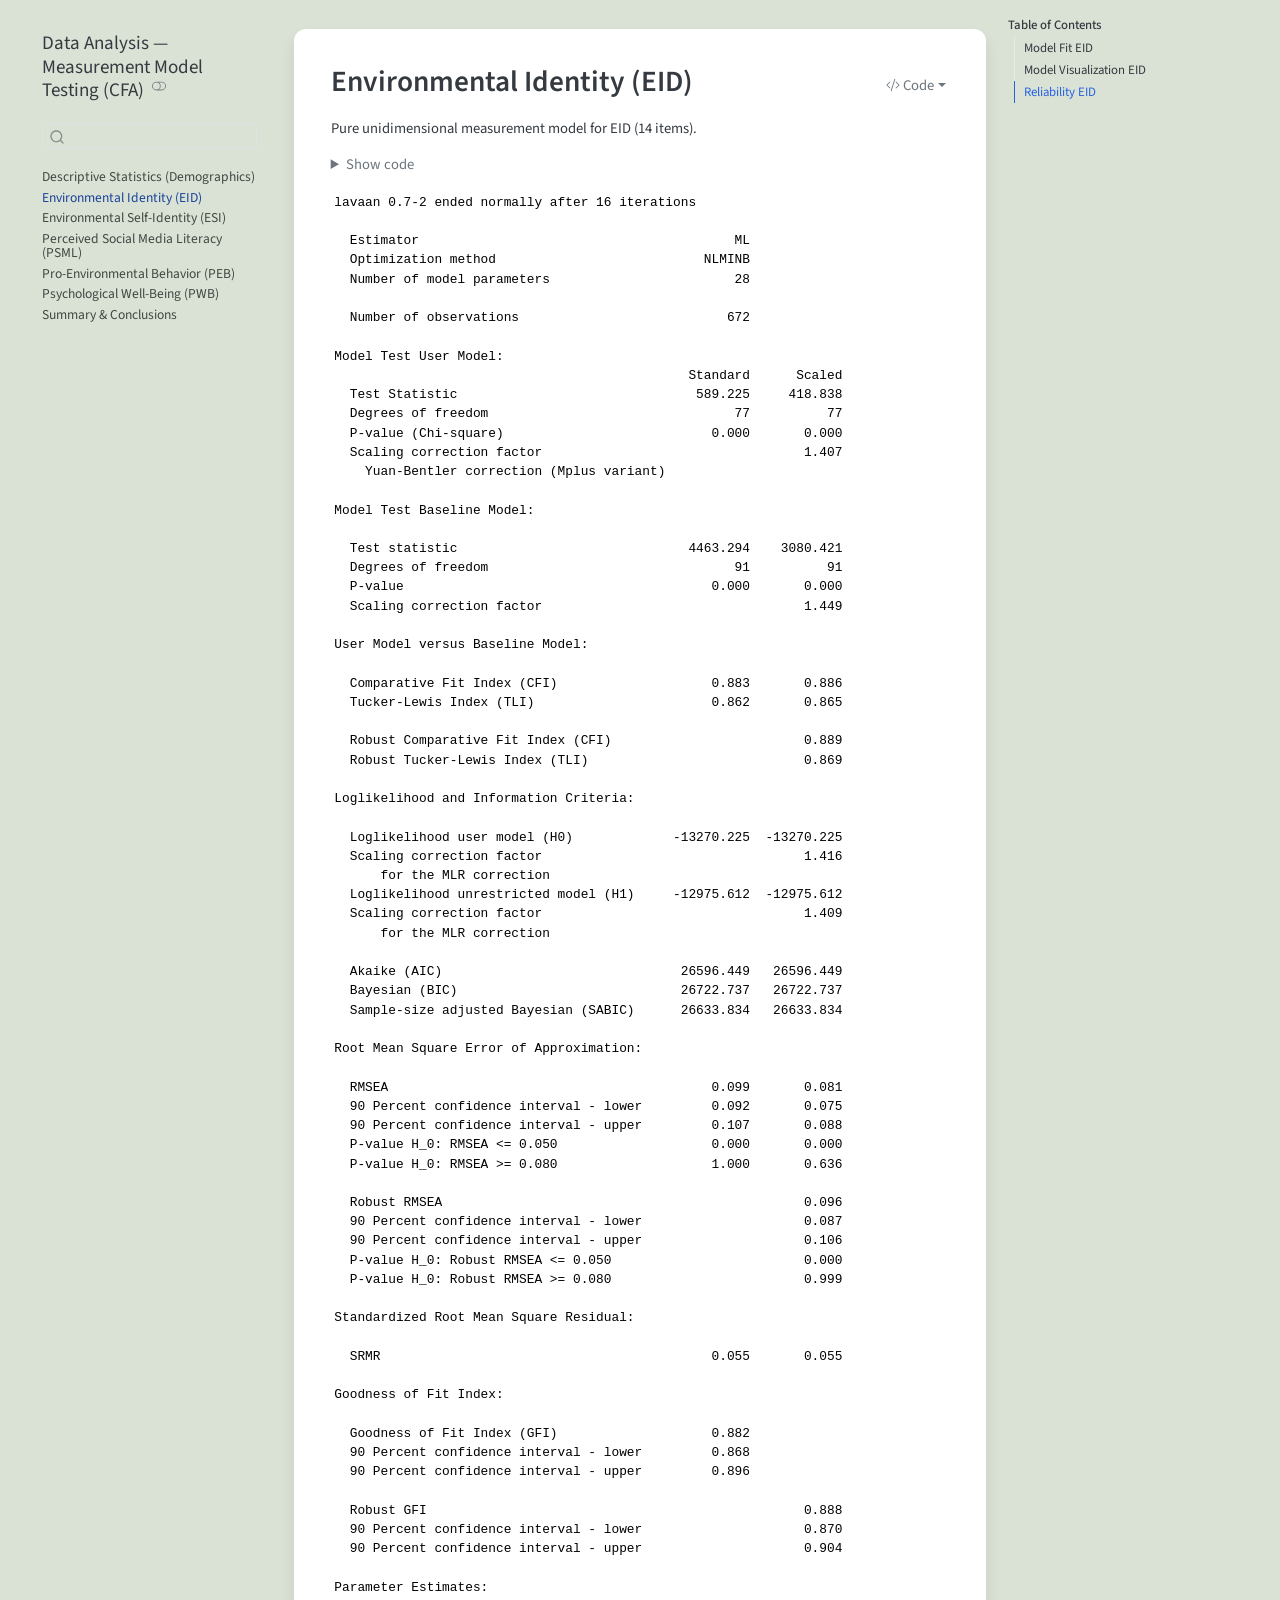
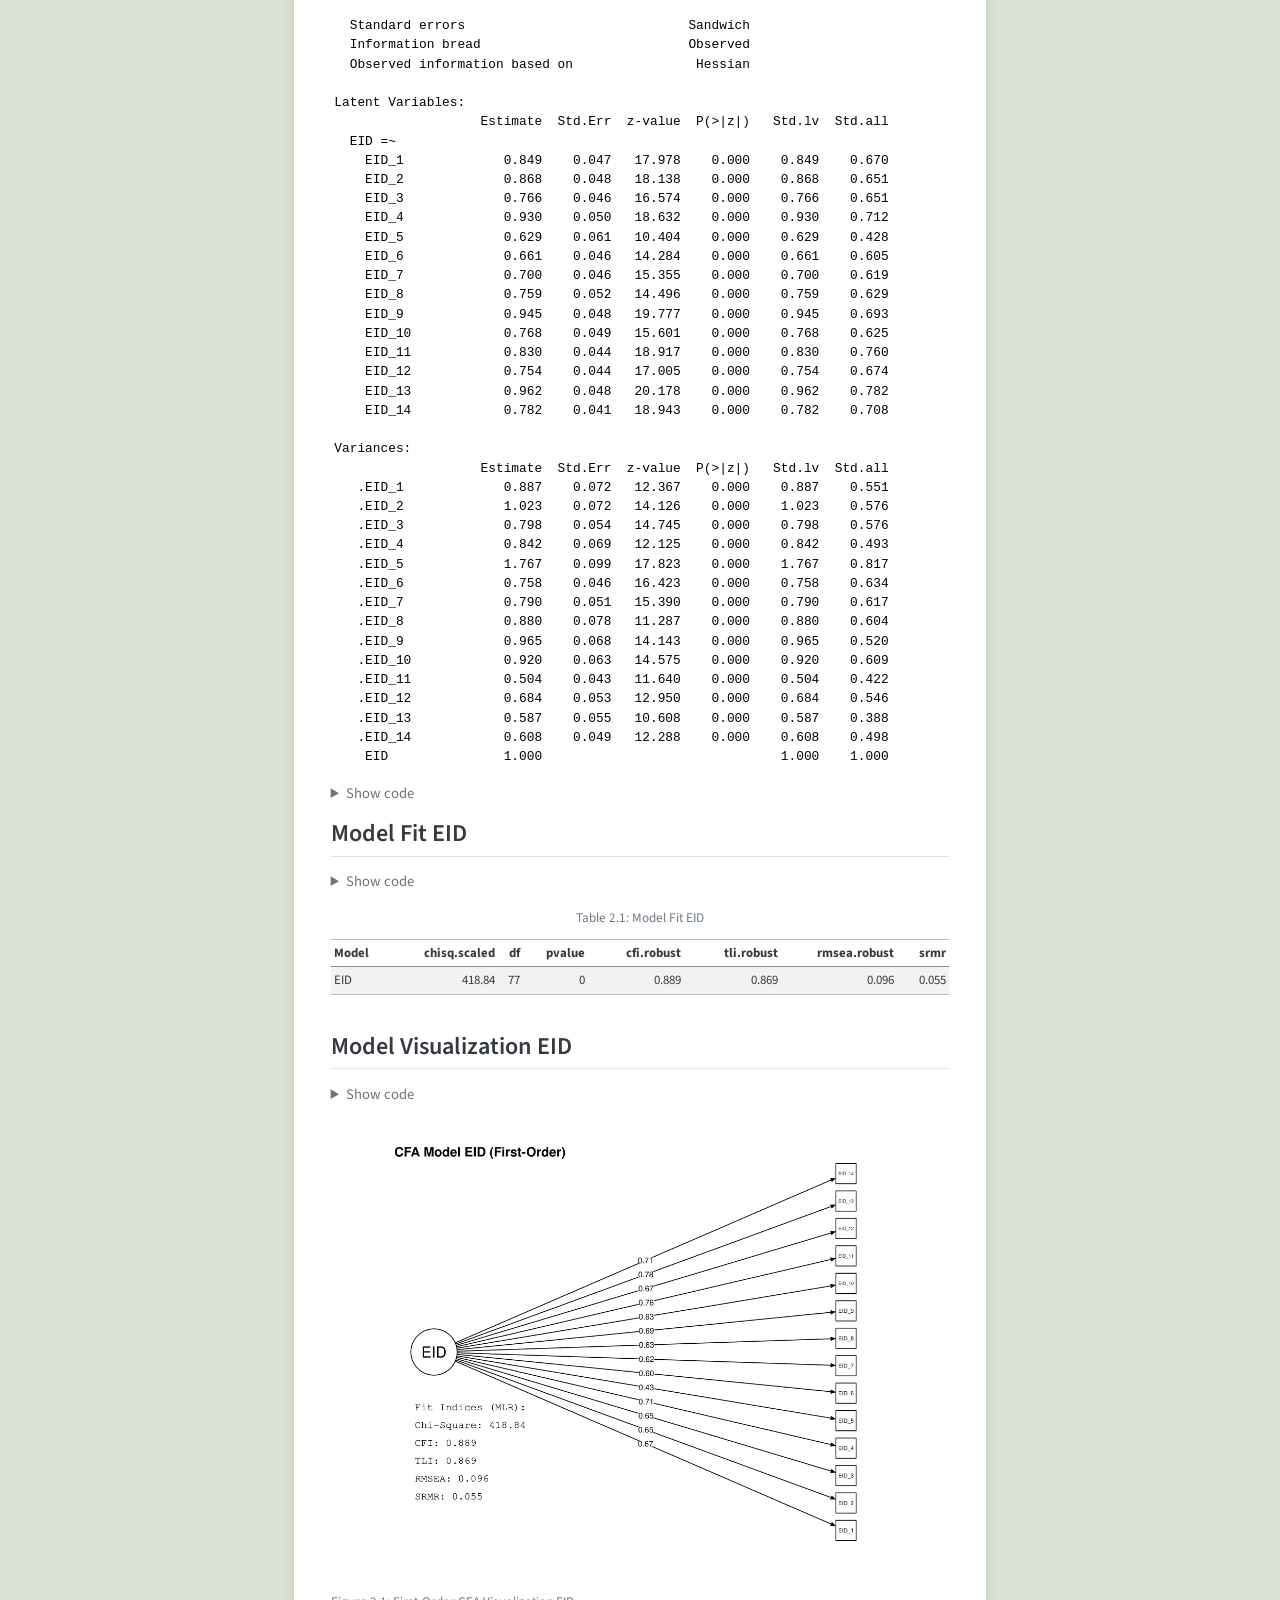
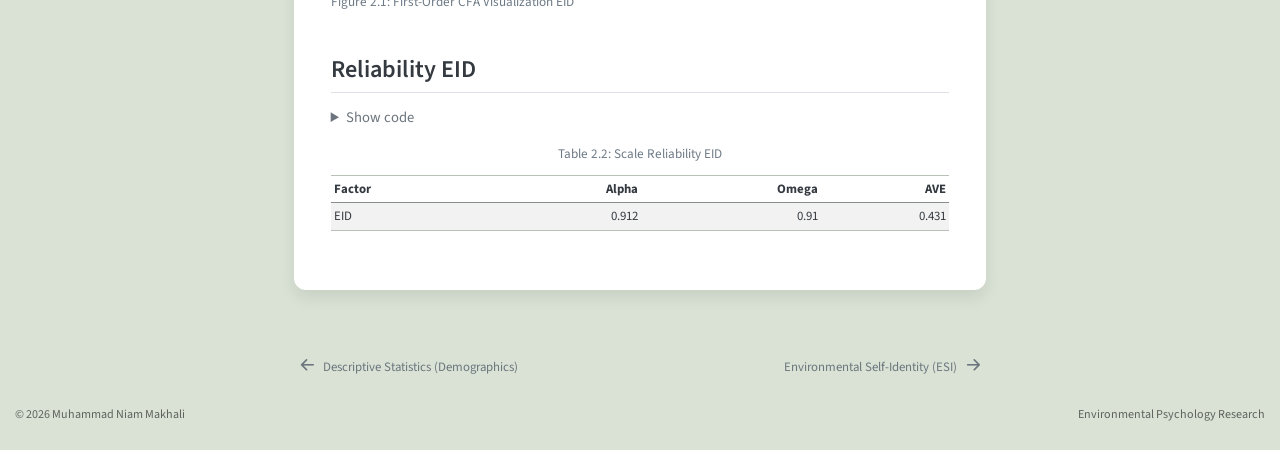
==== 02_eid.html @ 5d4af1e7 "Built site for gh-pages" ====
<!DOCTYPE html>
<html xmlns="http://www.w3.org/1999/xhtml" lang="en" xml:lang="en"><head>

<meta charset="utf-8">
<meta name="generator" content="quarto-1.10.18">

<meta name="viewport" content="width=device-width, initial-scale=1.0, user-scalable=yes">


<title>Environmental Identity (EID) – Data Analysis — Measurement Model Testing (CFA)</title>
<style>
/* Default styles provided by pandoc.
** See https://pandoc.org/MANUAL.html#variables-for-html for config info.
*/
span.smallcaps{font-variant: small-caps;}
div.columns{display: flex; gap: 1.5em;}
div.column{flex: auto;}
@media screen {
div.columns{gap: min(4vw, 1.5em);}
div.column{overflow-x: auto;}
}
div.hanging-indent{margin-left: 1.5em; text-indent: -1.5em;}
ul.task-list{list-style: none;}
ul.task-list li input[type="checkbox"] {
  width: 0.8em;
  margin: 0 0.8em 0.2em -1em; /* quarto-specific, see https://github.com/quarto-dev/quarto-cli/issues/4556 */ 
  vertical-align: middle;
}
/* CSS for syntax highlighting */
html { -webkit-text-size-adjust: 100%; }
pre > code.sourceCode { white-space: pre; position: relative; }
pre > code.sourceCode > span { display: inline-block; line-height: 1.25; }
pre > code.sourceCode > span:empty { height: 1.2em; }
.sourceCode { overflow: visible; }
code.sourceCode > span { color: inherit; text-decoration: inherit; }
div.sourceCode { margin: 1em 0; }
pre.sourceCode { margin: 0; }
@media screen {
div.sourceCode { overflow: auto; }
}
@media print {
pre > code.sourceCode { white-space: pre-wrap; }
pre > code.sourceCode > span { text-indent: -5em; padding-left: 5em; }
}
pre.numberSource code
  { counter-reset: source-line 0; }
pre.numberSource code > span
  { position: relative; left: -4em; counter-increment: source-line; }
pre.numberSource code > span > a:first-child::before
  { content: counter(source-line);
    position: relative; left: -1em; text-align: right; vertical-align: baseline;
    border: none; display: inline-block;
    -webkit-touch-callout: none; -webkit-user-select: none;
    -khtml-user-select: none; -moz-user-select: none;
    -ms-user-select: none; user-select: none;
    padding: 0 4px; width: 4em;
  }
pre.numberSource { margin-left: 3em;  padding-left: 4px; }
div.sourceCode
  {   }
@media screen {
pre > code.sourceCode > span > a:first-child::before { text-decoration: underline; }
}
</style>


<script src="site_libs/quarto-nav/quarto-nav.js"></script>
<script src="site_libs/quarto-nav/headroom.min.js"></script>
<script src="site_libs/clipboard/clipboard.min.js"></script>
<script src="site_libs/quarto-search/autocomplete.umd.js"></script>
<script src="site_libs/quarto-search/fuse.min.js"></script>
<script src="site_libs/quarto-search/quarto-search.js"></script>
<meta name="quarto:offset" content="./">
<link href="./03_esi.html" rel="next">
<link href="./index.html" rel="prev">
<script src="site_libs/quarto-html/quarto.js" type="module"></script>
<script src="site_libs/quarto-html/tabsets/tabsets.js" type="module"></script>
<script src="site_libs/quarto-html/popper.min.js"></script>
<script src="site_libs/quarto-html/tippy.umd.min.js"></script>
<script src="site_libs/quarto-html/anchor.min.js"></script>
<link href="site_libs/quarto-html/tippy.css" rel="stylesheet">
<link href="site_libs/quarto-html/quarto-syntax-highlighting-64a204ab8560d761af7679ceaba22944.css" rel="stylesheet" class="quarto-color-scheme" id="quarto-text-highlighting-styles">
<link href="site_libs/quarto-html/quarto-syntax-highlighting-dark-b85bc7c33db8c58e0ec93c3465666fed.css" rel="stylesheet" class="quarto-color-scheme quarto-color-alternate" id="quarto-text-highlighting-styles">
<link href="site_libs/quarto-html/quarto-syntax-highlighting-64a204ab8560d761af7679ceaba22944.css" rel="stylesheet" class="quarto-color-scheme-extra" id="quarto-text-highlighting-styles">
<script src="site_libs/bootstrap/bootstrap.min.js"></script>
<link href="site_libs/bootstrap/bootstrap-icons.css" rel="stylesheet">
<link href="site_libs/bootstrap/bootstrap-91765e6d680498beea3368017c5870ea.min.css" rel="stylesheet" append-hash="true" class="quarto-color-scheme" id="quarto-bootstrap" data-mode="light">
<link href="site_libs/bootstrap/bootstrap-dark-c3efc056cb81073ed25de927b4c5627d.min.css" rel="stylesheet" append-hash="true" class="quarto-color-scheme quarto-color-alternate" id="quarto-bootstrap" data-mode="dark">
<link href="site_libs/bootstrap/bootstrap-91765e6d680498beea3368017c5870ea.min.css" rel="stylesheet" append-hash="true" class="quarto-color-scheme-extra" id="quarto-bootstrap" data-mode="light">
<script id="quarto-search-options" type="application/json">{
  "location": "sidebar",
  "copy-button": false,
  "collapse-after": 3,
  "panel-placement": "start",
  "type": "textbox",
  "limit": 50,
  "keyboard-shortcut": [
    "f",
    "/",
    "s"
  ],
  "show-item-context": false,
  "language": {
    "search-no-results-text": "No results",
    "search-matching-documents-text": "matching documents",
    "search-copy-link-title": "Copy link to search",
    "search-hide-matches-text": "Hide additional matches",
    "search-more-match-text": "more match in this document",
    "search-more-matches-text": "more matches in this document",
    "search-clear-button-title": "Clear",
    "search-text-placeholder": "",
    "search-detached-cancel-button-title": "Cancel",
    "search-submit-button-title": "Submit",
    "search-label": "Search"
  }
}</script>


</head>

<body class="nav-sidebar floating quarto-light"><script id="quarto-html-before-body" type="application/javascript">
    const toggleBodyColorMode = (bsSheetEl) => {
      const mode = bsSheetEl.getAttribute("data-mode");
      const bodyEl = window.document.querySelector("body");
      if (mode === "dark") {
        bodyEl.classList.add("quarto-dark");
        bodyEl.classList.remove("quarto-light");
      } else {
        bodyEl.classList.add("quarto-light");
        bodyEl.classList.remove("quarto-dark");
      }
    }
    const toggleBodyColorPrimary = () => {
      const bsSheetEl = window.document.querySelector("link#quarto-bootstrap:not([rel=disabled-stylesheet])");
      if (bsSheetEl) {
        toggleBodyColorMode(bsSheetEl);
      }
    }
    const setColorSchemeToggle = (alternate) => {
      const toggles = window.document.querySelectorAll('.quarto-color-scheme-toggle');
      for (let i=0; i < toggles.length; i++) {
        const toggle = toggles[i];
        if (toggle) {
          if (alternate) {
            toggle.classList.add("alternate");
          } else {
            toggle.classList.remove("alternate");
          }
        }
      }
    };
    const toggleColorMode = (alternate) => {
      // Switch the stylesheets
      const primaryStylesheets = window.document.querySelectorAll('link.quarto-color-scheme:not(.quarto-color-alternate)');
      const alternateStylesheets = window.document.querySelectorAll('link.quarto-color-scheme.quarto-color-alternate');
      manageTransitions('#quarto-margin-sidebar .nav-link', false);
      if (alternate) {
        // note: dark is layered on light, we don't disable primary!
        enableStylesheet(alternateStylesheets);
        for (const sheetNode of alternateStylesheets) {
          if (sheetNode.id === "quarto-bootstrap") {
            toggleBodyColorMode(sheetNode);
          }
        }
      } else {
        disableStylesheet(alternateStylesheets);
        enableStylesheet(primaryStylesheets)
        toggleBodyColorPrimary();
      }
      manageTransitions('#quarto-margin-sidebar .nav-link', true);
      // Switch the toggles
      setColorSchemeToggle(alternate)
      // Hack to workaround the fact that safari doesn't
      // properly recolor the scrollbar when toggling (#1455)
      if (navigator.userAgent.indexOf('Safari') > 0 && navigator.userAgent.indexOf('Chrome') == -1) {
        manageTransitions("body", false);
        window.scrollTo(0, 1);
        setTimeout(() => {
          window.scrollTo(0, 0);
          manageTransitions("body", true);
        }, 40);
      }
    }
    const disableStylesheet = (stylesheets) => {
      for (let i=0; i < stylesheets.length; i++) {
        const stylesheet = stylesheets[i];
        stylesheet.rel = 'disabled-stylesheet';
      }
    }
    const enableStylesheet = (stylesheets) => {
      for (let i=0; i < stylesheets.length; i++) {
        const stylesheet = stylesheets[i];
        if(stylesheet.rel !== 'stylesheet') { // for Chrome, which will still FOUC without this check
          stylesheet.rel = 'stylesheet';
        }
      }
    }
    const manageTransitions = (selector, allowTransitions) => {
      const els = window.document.querySelectorAll(selector);
      for (let i=0; i < els.length; i++) {
        const el = els[i];
        if (allowTransitions) {
          el.classList.remove('notransition');
        } else {
          el.classList.add('notransition');
        }
      }
    }
    const isFileUrl = () => {
      return window.location.protocol === 'file:';
    }
    const hasAlternateSentinel = () => {
      let styleSentinel = getColorSchemeSentinel();
      if (styleSentinel !== null) {
        return styleSentinel === "alternate";
      } else {
        return false;
      }
    }
    const setStyleSentinel = (alternate) => {
      const value = alternate ? "alternate" : "default";
      if (!isFileUrl()) {
        window.localStorage.setItem("quarto-color-scheme", value);
      } else {
        localAlternateSentinel = value;
      }
    }
    const getColorSchemeSentinel = () => {
      if (!isFileUrl()) {
        const storageValue = window.localStorage.getItem("quarto-color-scheme");
        return storageValue != null ? storageValue : localAlternateSentinel;
      } else {
        return localAlternateSentinel;
      }
    }
    const toggleGiscusIfUsed = (isAlternate, darkModeDefault) => {
      const baseTheme = document.querySelector('#giscus-base-theme')?.value ?? 'light';
      const alternateTheme = document.querySelector('#giscus-alt-theme')?.value ?? 'dark';
      let newTheme = '';
      if(authorPrefersDark) {
        newTheme = isAlternate ? baseTheme : alternateTheme;
      } else {
        newTheme = isAlternate ? alternateTheme : baseTheme;
      }
      const changeGiscusTheme = () => {
        // From: https://github.com/giscus/giscus/issues/336
        const sendMessage = (message) => {
          const iframe = document.querySelector('iframe.giscus-frame');
          if (!iframe) return;
          iframe.contentWindow.postMessage({ giscus: message }, 'https://giscus.app');
        }
        sendMessage({
          setConfig: {
            theme: newTheme
          }
        });
      }
      const isGiscussLoaded = window.document.querySelector('iframe.giscus-frame') !== null;
      if (isGiscussLoaded) {
        changeGiscusTheme();
      }
    };
    const authorPrefersDark = false;
    const darkModeDefault = authorPrefersDark;
      document.querySelector('link#quarto-text-highlighting-styles.quarto-color-scheme-extra').rel = 'disabled-stylesheet';
      document.querySelector('link#quarto-bootstrap.quarto-color-scheme-extra').rel = 'disabled-stylesheet';
    let localAlternateSentinel = darkModeDefault ? 'alternate' : 'default';
    // Dark / light mode switch
    window.quartoToggleColorScheme = () => {
      // Read the current dark / light value
      let toAlternate = !hasAlternateSentinel();
      toggleColorMode(toAlternate);
      setStyleSentinel(toAlternate);
      toggleGiscusIfUsed(toAlternate, darkModeDefault);
      window.dispatchEvent(new Event('resize'));
    };
    // Switch to dark mode if need be
    if (hasAlternateSentinel()) {
      toggleColorMode(true);
    } else {
      toggleColorMode(false);
    }
  </script>

<div id="quarto-search-results"></div>
  <header id="quarto-header" class="headroom fixed-top">
  <nav class="quarto-secondary-nav">
    <div class="container-fluid d-flex">
      <button type="button" class="quarto-btn-toggle btn" data-bs-toggle="collapse" role="button" data-bs-target=".quarto-sidebar-collapse-item" aria-controls="quarto-sidebar" aria-expanded="false" aria-label="Toggle sidebar navigation" onclick="if (window.quartoToggleHeadroom) { window.quartoToggleHeadroom(); }">
        <i class="bi bi-layout-text-sidebar-reverse"></i>
      </button>
        <nav class="quarto-page-breadcrumbs" aria-label="breadcrumb"><ol class="breadcrumb"><li class="breadcrumb-item"><a href="./02_eid.html"><span class="chapter-title">Environmental Identity (EID)</span></a></li></ol></nav>
        <a class="flex-grow-1" role="navigation" data-bs-toggle="collapse" data-bs-target=".quarto-sidebar-collapse-item" aria-controls="quarto-sidebar" aria-expanded="false" aria-label="Toggle sidebar navigation" onclick="if (window.quartoToggleHeadroom) { window.quartoToggleHeadroom(); }">      
        </a>
      <button type="button" class="btn quarto-search-button" aria-label="Search" onclick="window.quartoOpenSearch();">
        <i class="bi bi-search"></i>
      </button>
    </div>
  </nav>
</header>
<!-- content -->
<div id="quarto-content" class="quarto-container page-columns page-rows-contents page-layout-article">
<!-- sidebar -->
  <nav id="quarto-sidebar" class="sidebar collapse collapse-horizontal quarto-sidebar-collapse-item sidebar-navigation floating overflow-auto">
    <div class="pt-lg-2 mt-2 text-left sidebar-header">
    <div class="sidebar-title mb-0 py-0">
      <a href="./">Data Analysis — Measurement Model Testing (CFA)</a> 
        <div class="sidebar-tools-main">
  <a href="" class="quarto-color-scheme-toggle quarto-navigation-tool  px-1" onclick="window.quartoToggleColorScheme(); return false;" title="Toggle dark mode"><i class="bi"></i></a>
</div>
    </div>
      </div>
        <div class="mt-2 flex-shrink-0 align-items-center">
        <div class="sidebar-search">
        <div id="quarto-search" class="" title="Search"></div>
        </div>
        </div>
    <div class="sidebar-menu-container"> 
    <ul class="list-unstyled mt-1">
        <li class="sidebar-item">
  <div class="sidebar-item-container"> 
  <a href="./index.html" class="sidebar-item-text sidebar-link"><span class="chapter-title">Descriptive Statistics (Demographics)</span></a>
  </div>
</li>
        <li class="sidebar-item">
  <div class="sidebar-item-container"> 
  <a href="./02_eid.html" class="sidebar-item-text sidebar-link active"><span class="chapter-title">Environmental Identity (EID)</span></a>
  </div>
</li>
        <li class="sidebar-item">
  <div class="sidebar-item-container"> 
  <a href="./03_esi.html" class="sidebar-item-text sidebar-link"><span class="chapter-title">Environmental Self-Identity (ESI)</span></a>
  </div>
</li>
        <li class="sidebar-item">
  <div class="sidebar-item-container"> 
  <a href="./04_psmls.html" class="sidebar-item-text sidebar-link"><span class="chapter-title">Perceived Social Media Literacy (PSML)</span></a>
  </div>
</li>
        <li class="sidebar-item">
  <div class="sidebar-item-container"> 
  <a href="./05_peb.html" class="sidebar-item-text sidebar-link"><span class="chapter-title">Pro-Environmental Behavior (PEB)</span></a>
  </div>
</li>
        <li class="sidebar-item">
  <div class="sidebar-item-container"> 
  <a href="./06_pwb.html" class="sidebar-item-text sidebar-link"><span class="chapter-title">Psychological Well-Being (PWB)</span></a>
  </div>
</li>
        <li class="sidebar-item">
  <div class="sidebar-item-container"> 
  <a href="./07_summary.html" class="sidebar-item-text sidebar-link"><span class="chapter-title">Summary &amp; Conclusions</span></a>
  </div>
</li>
    </ul>
    </div>
</nav>
<div id="quarto-sidebar-glass" class="quarto-sidebar-collapse-item" data-bs-toggle="collapse" data-bs-target=".quarto-sidebar-collapse-item"></div>
<!-- margin-sidebar -->
    <div id="quarto-margin-sidebar" class="sidebar margin-sidebar">
        <nav id="TOC" role="doc-toc" class="toc-active">
    <h2 id="toc-title">Table of Contents</h2>
   
  <ul>
  <li><a href="#model-fit-eid" id="toc-model-fit-eid" class="nav-link active" data-scroll-target="#model-fit-eid">Model Fit EID</a></li>
  <li><a href="#model-visualization-eid" id="toc-model-visualization-eid" class="nav-link" data-scroll-target="#model-visualization-eid">Model Visualization EID</a></li>
  <li><a href="#reliability-eid" id="toc-reliability-eid" class="nav-link" data-scroll-target="#reliability-eid">Reliability EID</a></li>
  </ul>
</nav>
    </div>
<!-- main -->
<main class="content" id="quarto-document-content">


<header id="title-block-header" class="quarto-title-block default">
<div class="quarto-title">
<div class="quarto-title-block"><div><h1 class="title"><span class="chapter-title">Environmental Identity (EID)</span></h1><button type="button" class="btn code-tools-button dropdown-toggle" id="quarto-code-tools-menu" data-bs-toggle="dropdown" aria-expanded="false"><i class="bi"></i> Code</button><ul class="dropdown-menu dropdown-menu-end" aria-labelelledby="quarto-code-tools-menu"><li><a id="quarto-show-all-code" class="dropdown-item" href="javascript:void(0)" role="button">Show All Code</a></li><li><a id="quarto-hide-all-code" class="dropdown-item" href="javascript:void(0)" role="button">Hide All Code</a></li><li><hr class="dropdown-divider"></li><li><a id="quarto-view-source" class="dropdown-item" href="javascript:void(0)" role="button">View Source</a></li></ul></div></div>
</div>



<div class="quarto-title-meta">

    
  
    
  </div>
  


</header>


<p>Pure unidimensional measurement model for EID (14 items).</p>
<div class="cell">
<details class="code-fold">
<summary>Show code</summary>
<div class="code-copy-outer-scaffold"><div class="sourceCode cell-code" id="cb1"><pre class="sourceCode r code-with-copy"><code class="sourceCode r"><span id="cb1-1"><a href="#cb1-1" aria-hidden="true" tabindex="-1"></a>model_eid <span class="ot">&lt;-</span> <span class="st">"</span></span>
<span id="cb1-2"><a href="#cb1-2" aria-hidden="true" tabindex="-1"></a><span class="st">  EID =~ EID_1 + EID_2 + EID_3 + EID_4 + EID_5 + EID_6 + EID_7 + EID_8 + EID_9 + EID_10 + EID_11 + EID_12 + EID_13 + EID_14 </span></span>
<span id="cb1-3"><a href="#cb1-3" aria-hidden="true" tabindex="-1"></a><span class="st">"</span></span>
<span id="cb1-4"><a href="#cb1-4" aria-hidden="true" tabindex="-1"></a>fit_eid <span class="ot">&lt;-</span> <span class="fu">cfa</span>(model_eid, <span class="at">data =</span> df, <span class="at">std.lv =</span> <span class="cn">TRUE</span>, <span class="at">estimator =</span> <span class="st">"MLR"</span>)</span>
<span id="cb1-5"><a href="#cb1-5" aria-hidden="true" tabindex="-1"></a><span class="fu">summary</span>(fit_eid, <span class="at">fit.measures =</span> <span class="cn">TRUE</span>, <span class="at">standardized =</span> <span class="cn">TRUE</span>)</span></code></pre></div><button title="Copy to Clipboard" class="code-copy-button"><i class="bi"></i></button></div>
</details>
<div class="cell-output cell-output-stdout">
<pre><code>lavaan 0.7-2 ended normally after 16 iterations

  Estimator                                         ML
  Optimization method                           NLMINB
  Number of model parameters                        28

  Number of observations                           672

Model Test User Model:
                                              Standard      Scaled
  Test Statistic                               589.225     418.838
  Degrees of freedom                                77          77
  P-value (Chi-square)                           0.000       0.000
  Scaling correction factor                                  1.407
    Yuan-Bentler correction (Mplus variant)                       

Model Test Baseline Model:

  Test statistic                              4463.294    3080.421
  Degrees of freedom                                91          91
  P-value                                        0.000       0.000
  Scaling correction factor                                  1.449

User Model versus Baseline Model:

  Comparative Fit Index (CFI)                    0.883       0.886
  Tucker-Lewis Index (TLI)                       0.862       0.865
                                                                  
  Robust Comparative Fit Index (CFI)                         0.889
  Robust Tucker-Lewis Index (TLI)                            0.869

Loglikelihood and Information Criteria:

  Loglikelihood user model (H0)             -13270.225  -13270.225
  Scaling correction factor                                  1.416
      for the MLR correction                                      
  Loglikelihood unrestricted model (H1)     -12975.612  -12975.612
  Scaling correction factor                                  1.409
      for the MLR correction                                      
                                                                  
  Akaike (AIC)                               26596.449   26596.449
  Bayesian (BIC)                             26722.737   26722.737
  Sample-size adjusted Bayesian (SABIC)      26633.834   26633.834

Root Mean Square Error of Approximation:

  RMSEA                                          0.099       0.081
  90 Percent confidence interval - lower         0.092       0.075
  90 Percent confidence interval - upper         0.107       0.088
  P-value H_0: RMSEA &lt;= 0.050                    0.000       0.000
  P-value H_0: RMSEA &gt;= 0.080                    1.000       0.636
                                                                  
  Robust RMSEA                                               0.096
  90 Percent confidence interval - lower                     0.087
  90 Percent confidence interval - upper                     0.106
  P-value H_0: Robust RMSEA &lt;= 0.050                         0.000
  P-value H_0: Robust RMSEA &gt;= 0.080                         0.999

Standardized Root Mean Square Residual:

  SRMR                                           0.055       0.055

Goodness of Fit Index:

  Goodness of Fit Index (GFI)                    0.882            
  90 Percent confidence interval - lower         0.868            
  90 Percent confidence interval - upper         0.896            
                                                                  
  Robust GFI                                                 0.888
  90 Percent confidence interval - lower                     0.870
  90 Percent confidence interval - upper                     0.904

Parameter Estimates:

  Standard errors                             Sandwich
  Information bread                           Observed
  Observed information based on                Hessian

Latent Variables:
                   Estimate  Std.Err  z-value  P(&gt;|z|)   Std.lv  Std.all
  EID =~                                                                
    EID_1             0.849    0.047   17.978    0.000    0.849    0.670
    EID_2             0.868    0.048   18.138    0.000    0.868    0.651
    EID_3             0.766    0.046   16.574    0.000    0.766    0.651
    EID_4             0.930    0.050   18.632    0.000    0.930    0.712
    EID_5             0.629    0.061   10.404    0.000    0.629    0.428
    EID_6             0.661    0.046   14.284    0.000    0.661    0.605
    EID_7             0.700    0.046   15.355    0.000    0.700    0.619
    EID_8             0.759    0.052   14.496    0.000    0.759    0.629
    EID_9             0.945    0.048   19.777    0.000    0.945    0.693
    EID_10            0.768    0.049   15.601    0.000    0.768    0.625
    EID_11            0.830    0.044   18.917    0.000    0.830    0.760
    EID_12            0.754    0.044   17.005    0.000    0.754    0.674
    EID_13            0.962    0.048   20.178    0.000    0.962    0.782
    EID_14            0.782    0.041   18.943    0.000    0.782    0.708

Variances:
                   Estimate  Std.Err  z-value  P(&gt;|z|)   Std.lv  Std.all
   .EID_1             0.887    0.072   12.367    0.000    0.887    0.551
   .EID_2             1.023    0.072   14.126    0.000    1.023    0.576
   .EID_3             0.798    0.054   14.745    0.000    0.798    0.576
   .EID_4             0.842    0.069   12.125    0.000    0.842    0.493
   .EID_5             1.767    0.099   17.823    0.000    1.767    0.817
   .EID_6             0.758    0.046   16.423    0.000    0.758    0.634
   .EID_7             0.790    0.051   15.390    0.000    0.790    0.617
   .EID_8             0.880    0.078   11.287    0.000    0.880    0.604
   .EID_9             0.965    0.068   14.143    0.000    0.965    0.520
   .EID_10            0.920    0.063   14.575    0.000    0.920    0.609
   .EID_11            0.504    0.043   11.640    0.000    0.504    0.422
   .EID_12            0.684    0.053   12.950    0.000    0.684    0.546
   .EID_13            0.587    0.055   10.608    0.000    0.587    0.388
   .EID_14            0.608    0.049   12.288    0.000    0.608    0.498
    EID               1.000                               1.000    1.000</code></pre>
</div>
<details class="code-fold">
<summary>Show code</summary>
<div class="code-copy-outer-scaffold"><div class="sourceCode cell-code" id="cb3"><pre class="sourceCode r code-with-copy"><code class="sourceCode r"><span id="cb3-1"><a href="#cb3-1" aria-hidden="true" tabindex="-1"></a><span class="co"># Save results for summary page</span></span>
<span id="cb3-2"><a href="#cb3-2" aria-hidden="true" tabindex="-1"></a><span class="fu">saveRDS</span>(fit_eid, <span class="st">"data/fit_eid.rds"</span>)</span></code></pre></div><button title="Copy to Clipboard" class="code-copy-button"><i class="bi"></i></button></div>
</details>
</div>
<section id="model-fit-eid" class="level2">
<h2 class="anchored" data-anchor-id="model-fit-eid">Model Fit EID</h2>
<div class="cell">
<details class="code-fold">
<summary>Show code</summary>
<div class="code-copy-outer-scaffold"><div class="sourceCode cell-code" id="cb4"><pre class="sourceCode r code-with-copy"><code class="sourceCode r"><span id="cb4-1"><a href="#cb4-1" aria-hidden="true" tabindex="-1"></a><span class="fu">print_fit_table</span>(fit_eid, <span class="st">"EID"</span>)</span></code></pre></div><button title="Copy to Clipboard" class="code-copy-button"><i class="bi"></i></button></div>
</details>
<div id="tbl-fit-eid" class="cell quarto-float quarto-figure quarto-figure-center anchored">
<figure class="quarto-float quarto-float-tbl figure">
<figcaption class="quarto-float-caption-top quarto-float-caption quarto-float-tbl" id="tbl-fit-eid-caption-0ceaefa1-69ba-4598-a22c-09a6ac19f8ca">
Table&nbsp;2.1: Model Fit EID
</figcaption>
<div aria-describedby="tbl-fit-eid-caption-0ceaefa1-69ba-4598-a22c-09a6ac19f8ca">
<div class="cell-output-display">
<table class="cell caption-top table table-sm table-striped small">
<colgroup>
<col style="width: 8%">
<col style="width: 18%">
<col style="width: 4%">
<col style="width: 10%">
<col style="width: 15%">
<col style="width: 15%">
<col style="width: 18%">
<col style="width: 8%">
</colgroup>
<thead>
<tr class="header">
<th style="text-align: left;">Model</th>
<th style="text-align: right;">chisq.scaled</th>
<th style="text-align: right;">df</th>
<th style="text-align: right;">pvalue</th>
<th style="text-align: right;">cfi.robust</th>
<th style="text-align: right;">tli.robust</th>
<th style="text-align: right;">rmsea.robust</th>
<th style="text-align: right;">srmr</th>
</tr>
</thead>
<tbody>
<tr class="odd">
<td style="text-align: left;">EID</td>
<td style="text-align: right;">418.84</td>
<td style="text-align: right;">77</td>
<td style="text-align: right;">0</td>
<td style="text-align: right;">0.889</td>
<td style="text-align: right;">0.869</td>
<td style="text-align: right;">0.096</td>
<td style="text-align: right;">0.055</td>
</tr>
</tbody>
</table>
</div>
</div>
</figure>
</div>
</div>
</section>
<section id="model-visualization-eid" class="level2">
<h2 class="anchored" data-anchor-id="model-visualization-eid">Model Visualization EID</h2>
<div class="cell">
<details class="code-fold">
<summary>Show code</summary>
<div class="code-copy-outer-scaffold"><div class="sourceCode cell-code" id="cb5"><pre class="sourceCode r code-with-copy"><code class="sourceCode r"><span id="cb5-1"><a href="#cb5-1" aria-hidden="true" tabindex="-1"></a><span class="fu">plot_cfa</span>(fit_eid, <span class="st">"CFA Model EID (First-Order)"</span>)</span></code></pre></div><button title="Copy to Clipboard" class="code-copy-button"><i class="bi"></i></button></div>
</details>
<div class="cell-output-display">
<div id="fig-cfa-eid" class="quarto-float quarto-figure quarto-figure-center anchored">
<figure class="quarto-float quarto-float-fig figure">
<div aria-describedby="fig-cfa-eid-caption-0ceaefa1-69ba-4598-a22c-09a6ac19f8ca">
<img src="02_eid_files/figure-html/fig-cfa-eid-1.png" class="img-fluid figure-img" width="2400">
</div>
<figcaption class="quarto-float-caption-bottom quarto-float-caption quarto-float-fig" id="fig-cfa-eid-caption-0ceaefa1-69ba-4598-a22c-09a6ac19f8ca">
Figure&nbsp;2.1: First-Order CFA Visualization EID
</figcaption>
</figure>
</div>
</div>
</div>
</section>
<section id="reliability-eid" class="level2">
<h2 class="anchored" data-anchor-id="reliability-eid">Reliability EID</h2>
<div class="cell">
<details class="code-fold">
<summary>Show code</summary>
<div class="code-copy-outer-scaffold"><div class="sourceCode cell-code" id="cb6"><pre class="sourceCode r code-with-copy"><code class="sourceCode r"><span id="cb6-1"><a href="#cb6-1" aria-hidden="true" tabindex="-1"></a><span class="fu">print_rel_table</span>(fit_eid)</span></code></pre></div><button title="Copy to Clipboard" class="code-copy-button"><i class="bi"></i></button></div>
</details>
<div id="tbl-rel-eid" class="cell quarto-float quarto-figure quarto-figure-center anchored">
<figure class="quarto-float quarto-float-tbl figure">
<figcaption class="quarto-float-caption-top quarto-float-caption quarto-float-tbl" id="tbl-rel-eid-caption-0ceaefa1-69ba-4598-a22c-09a6ac19f8ca">
Table&nbsp;2.2: Scale Reliability EID
</figcaption>
<div aria-describedby="tbl-rel-eid-caption-0ceaefa1-69ba-4598-a22c-09a6ac19f8ca">
<div class="cell-output-display">
<table class="cell caption-top table table-sm table-striped small">
<thead>
<tr class="header">
<th style="text-align: left;">Factor</th>
<th style="text-align: right;">Alpha</th>
<th style="text-align: right;">Omega</th>
<th style="text-align: right;">AVE</th>
</tr>
</thead>
<tbody>
<tr class="odd">
<td style="text-align: left;">EID</td>
<td style="text-align: right;">0.912</td>
<td style="text-align: right;">0.91</td>
<td style="text-align: right;">0.431</td>
</tr>
</tbody>
</table>
</div>
</div>
</figure>
</div>
</div>


<!-- -->

</section>

</main> <!-- /main -->
<script id="quarto-html-after-body" type="application/javascript">
  window.document.addEventListener("DOMContentLoaded", function (event) {
    // Ensure there is a toggle, if there isn't float one in the top right
    if (window.document.querySelector('.quarto-color-scheme-toggle') === null) {
      const a = window.document.createElement('a');
      a.classList.add('top-right');
      a.classList.add('quarto-color-scheme-toggle');
      a.href = "";
      a.onclick = function() { try { window.quartoToggleColorScheme(); } catch {} return false; };
      const i = window.document.createElement("i");
      i.classList.add('bi');
      a.appendChild(i);
      window.document.body.appendChild(a);
    }
    setColorSchemeToggle(hasAlternateSentinel())
    const icon = "";
    const anchorJS = new window.AnchorJS();
    anchorJS.options = {
      placement: 'right',
      icon: icon
    };
    anchorJS.add('.anchored');
    const isCodeAnnotation = (el) => {
      for (const clz of el.classList) {
        if (clz.startsWith('code-annotation-')) {                     
          return true;
        }
      }
      return false;
    }
    const onCopySuccess = function(e) {
      // button target
      const button = e.trigger;
      // don't keep focus
      button.blur();
      // flash "checked"
      button.classList.add('code-copy-button-checked');
      var currentTitle = button.getAttribute("title");
      button.setAttribute("title", "Copied!");
      let tooltip;
      if (window.bootstrap) {
        button.setAttribute("data-bs-toggle", "tooltip");
        button.setAttribute("data-bs-placement", "left");
        button.setAttribute("data-bs-title", "Copied!");
        tooltip = new bootstrap.Tooltip(button, 
          { trigger: "manual", 
            customClass: "code-copy-button-tooltip",
            offset: [0, -8]});
        tooltip.show();    
      }
      setTimeout(function() {
        if (tooltip) {
          tooltip.hide();
          button.removeAttribute("data-bs-title");
          button.removeAttribute("data-bs-toggle");
          button.removeAttribute("data-bs-placement");
        }
        button.setAttribute("title", currentTitle);
        button.classList.remove('code-copy-button-checked');
      }, 1000);
      // clear code selection
      e.clearSelection();
    }
    const getTextToCopy = function(trigger) {
      const outerScaffold = trigger.parentElement.cloneNode(true);
      const codeEl = outerScaffold.querySelector('code');
      for (const childEl of codeEl.children) {
        if (isCodeAnnotation(childEl)) {
          childEl.remove();
        }
      }
      return codeEl.innerText;
    }
    const clipboard = new window.ClipboardJS('.code-copy-button:not([data-in-quarto-modal])', {
      text: getTextToCopy
    });
    clipboard.on('success', onCopySuccess);
    if (window.document.getElementById('quarto-embedded-source-code-modal')) {
      const clipboardModal = new window.ClipboardJS('.code-copy-button[data-in-quarto-modal]', {
        text: getTextToCopy,
        container: window.document.getElementById('quarto-embedded-source-code-modal')
      });
      clipboardModal.on('success', onCopySuccess);
    }
    const viewSource = window.document.getElementById('quarto-view-source') ||
                       window.document.getElementById('quarto-code-tools-source');
    if (viewSource) {
      const sourceUrl = viewSource.getAttribute("data-quarto-source-url");
      viewSource.addEventListener("click", function(e) {
        if (sourceUrl) {
          // rstudio viewer pane
          if (/\bcapabilities=\b/.test(window.location)) {
            window.open(sourceUrl);
          } else {
            window.location.href = sourceUrl;
          }
        } else {
          const modal = new bootstrap.Modal(document.getElementById('quarto-embedded-source-code-modal'));
          modal.show();
        }
        return false;
      });
    }
    function toggleCodeHandler(show) {
      return function(e) {
        const cellDetails = window.document.querySelectorAll(".cell details.code-fold");
        for (let i=0; i<cellDetails.length; i++) {
          const details = cellDetails[i];
          if (show) {
            details.open = true;
          } else {
            details.removeAttribute("open");
          }
        }
        const cellCodeDivs = window.document.querySelectorAll(".cell div.sourceCode.cell-code");
        const fromCls = show ? "hidden" : "unhidden";
        const toCls = show ? "unhidden" : "hidden";
        for (let i=0; i<cellCodeDivs.length; i++) {
          const codeDiv = cellCodeDivs[i];
          if (codeDiv.classList.contains(fromCls)) {
            codeDiv.classList.remove(fromCls);
            codeDiv.classList.add(toCls);
          } 
        }
        return false;
      }
    }
    const hideAllCode = window.document.getElementById("quarto-hide-all-code");
    if (hideAllCode) {
      hideAllCode.addEventListener("click", toggleCodeHandler(false));
    }
    const showAllCode = window.document.getElementById("quarto-show-all-code");
    if (showAllCode) {
      showAllCode.addEventListener("click", toggleCodeHandler(true));
    }
      var localhostRegex = new RegExp(/^(?:http|https):\/\/localhost\:?[0-9]*\//);
      var mailtoRegex = new RegExp(/^mailto:/);
        var filterRegex = new RegExp('/' + window.location.host + '/');
      var isInternal = (href) => {
          return filterRegex.test(href) || localhostRegex.test(href) || mailtoRegex.test(href);
      }
      // Inspect non-navigation links and adorn them if external
     var links = window.document.querySelectorAll('a[href]:not(.nav-link):not(.navbar-brand):not(.toc-action):not(.sidebar-link):not(.sidebar-item-toggle):not(.pagination-link):not(.no-external):not([aria-hidden]):not(.dropdown-item):not(.quarto-navigation-tool):not(.about-link)');
      for (var i=0; i<links.length; i++) {
        const link = links[i];
        if (!isInternal(link.href)) {
          // undo the damage that might have been done by quarto-nav.js in the case of
          // links that we want to consider external
          if (link.dataset.originalHref !== undefined) {
            link.href = link.dataset.originalHref;
          }
        }
      }
    function tippyHover(el, contentFn, onTriggerFn, onUntriggerFn) {
      const config = {
        allowHTML: true,
        maxWidth: 500,
        delay: 100,
        arrow: false,
        appendTo: function(el) {
            return el.parentElement;
        },
        interactive: true,
        interactiveBorder: 10,
        theme: 'quarto',
        placement: 'bottom-start',
      };
      if (contentFn) {
        config.content = contentFn;
      }
      if (onTriggerFn) {
        config.onTrigger = onTriggerFn;
      }
      if (onUntriggerFn) {
        config.onUntrigger = onUntriggerFn;
      }
      window.tippy(el, config); 
    }
    const noterefs = window.document.querySelectorAll('a[role="doc-noteref"]');
    for (var i=0; i<noterefs.length; i++) {
      const ref = noterefs[i];
      tippyHover(ref, function() {
        // use id or data attribute instead here
        let href = ref.getAttribute('data-footnote-href') || ref.getAttribute('href');
        try { href = new URL(href).hash; } catch {}
        const id = href.replace(/^#\/?/, "");
        const note = window.document.getElementById(id);
        if (note) {
          return note.innerHTML;
        } else {
          return "";
        }
      });
    }
    const xrefs = window.document.querySelectorAll('a.quarto-xref');
    const processXRef = (id, note) => {
      // Strip column container classes
      const stripColumnClz = (el) => {
        el.classList.remove("page-full", "page-columns");
        if (el.children) {
          for (const child of el.children) {
            stripColumnClz(child);
          }
        }
      }
      stripColumnClz(note)
      if (id === null || id.startsWith('sec-')) {
        // Special case sections, only their first couple elements
        const container = document.createElement("div");
        if (note.children && note.children.length > 2) {
          container.appendChild(note.children[0].cloneNode(true));
          for (let i = 1; i < note.children.length; i++) {
            const child = note.children[i];
            if (child.tagName === "P" && child.innerText === "") {
              continue;
            } else {
              container.appendChild(child.cloneNode(true));
              break;
            }
          }
          if (window.Quarto?.typesetMath) {
            window.Quarto.typesetMath(container);
          }
          return container.innerHTML
        } else {
          if (window.Quarto?.typesetMath) {
            window.Quarto.typesetMath(note);
          }
          return note.innerHTML;
        }
      } else {
        // Remove any anchor links if they are present
        const anchorLink = note.querySelector('a.anchorjs-link');
        if (anchorLink) {
          anchorLink.remove();
        }
        if (window.Quarto?.typesetMath) {
          window.Quarto.typesetMath(note);
        }
        if (note.classList.contains("callout")) {
          return note.outerHTML;
        } else {
          return note.innerHTML;
        }
      }
    }
    for (var i=0; i<xrefs.length; i++) {
      const xref = xrefs[i];
      tippyHover(xref, undefined, function(instance) {
        instance.disable();
        let url = xref.getAttribute('href');
        let hash = undefined; 
        if (url.startsWith('#')) {
          hash = url;
        } else {
          try { hash = new URL(url).hash; } catch {}
        }
        if (hash) {
          const id = hash.replace(/^#\/?/, "");
          const note = window.document.getElementById(id);
          if (note !== null) {
            try {
              const html = processXRef(id, note.cloneNode(true));
              instance.setContent(html);
            } finally {
              instance.enable();
              instance.show();
            }
          } else {
            // See if we can fetch this
            fetch(url.split('#')[0])
            .then(res => res.text())
            .then(html => {
              const parser = new DOMParser();
              const htmlDoc = parser.parseFromString(html, "text/html");
              const note = htmlDoc.getElementById(id);
              if (note !== null) {
                const html = processXRef(id, note);
                instance.setContent(html);
              } 
            }).finally(() => {
              instance.enable();
              instance.show();
            });
          }
        } else {
          // See if we can fetch a full url (with no hash to target)
          // This is a special case and we should probably do some content thinning / targeting
          fetch(url)
          .then(res => res.text())
          .then(html => {
            const parser = new DOMParser();
            const htmlDoc = parser.parseFromString(html, "text/html");
            const note = htmlDoc.querySelector('main.content');
            if (note !== null) {
              // This should only happen for chapter cross references
              // (since there is no id in the URL)
              // remove the first header
              if (note.children.length > 0 && note.children[0].tagName === "HEADER") {
                note.children[0].remove();
              }
              const html = processXRef(null, note);
              instance.setContent(html);
            } 
          }).finally(() => {
            instance.enable();
            instance.show();
          });
        }
      }, function(instance) {
      });
    }
        let selectedAnnoteEl;
        const selectorForAnnotation = ( cell, annotation) => {
          let cellAttr = 'data-code-cell="' + cell + '"';
          let lineAttr = 'data-code-annotation="' +  annotation + '"';
          const selector = 'span[' + cellAttr + '][' + lineAttr + ']';
          return selector;
        }
        const selectCodeLines = (annoteEl) => {
          const doc = window.document;
          const targetCell = annoteEl.getAttribute("data-target-cell");
          const targetAnnotation = annoteEl.getAttribute("data-target-annotation");
          const annoteSpan = window.document.querySelector(selectorForAnnotation(targetCell, targetAnnotation));
          const lines = annoteSpan.getAttribute("data-code-lines").split(",");
          const lineIds = lines.map((line) => {
            return targetCell + "-" + line;
          })
          let top = null;
          let height = null;
          let parent = null;
          if (lineIds.length > 0) {
              //compute the position of the single el (top and bottom and make a div)
              const el = window.document.getElementById(lineIds[0]);
              top = el.offsetTop;
              height = el.offsetHeight;
              parent = el.parentElement.parentElement;
            if (lineIds.length > 1) {
              const lastEl = window.document.getElementById(lineIds[lineIds.length - 1]);
              const bottom = lastEl.offsetTop + lastEl.offsetHeight;
              height = bottom - top;
            }
            if (top !== null && height !== null && parent !== null) {
              // cook up a div (if necessary) and position it 
              let div = window.document.getElementById("code-annotation-line-highlight");
              if (div === null) {
                div = window.document.createElement("div");
                div.setAttribute("id", "code-annotation-line-highlight");
                div.style.position = 'absolute';
                parent.appendChild(div);
              }
              div.style.top = top - 2 + "px";
              div.style.height = height + 4 + "px";
              div.style.left = 0;
              let gutterDiv = window.document.getElementById("code-annotation-line-highlight-gutter");
              if (gutterDiv === null) {
                gutterDiv = window.document.createElement("div");
                gutterDiv.setAttribute("id", "code-annotation-line-highlight-gutter");
                gutterDiv.style.position = 'absolute';
                const codeCell = window.document.getElementById(targetCell);
                const gutter = codeCell.querySelector('.code-annotation-gutter');
                gutter.appendChild(gutterDiv);
              }
              gutterDiv.style.top = top - 2 + "px";
              gutterDiv.style.height = height + 4 + "px";
            }
            selectedAnnoteEl = annoteEl;
          }
        };
        const unselectCodeLines = () => {
          const elementsIds = ["code-annotation-line-highlight", "code-annotation-line-highlight-gutter"];
          elementsIds.forEach((elId) => {
            const div = window.document.getElementById(elId);
            if (div) {
              div.remove();
            }
          });
          selectedAnnoteEl = undefined;
        };
          // Handle positioning of the toggle
      window.addEventListener(
        "resize",
        throttle(() => {
          elRect = undefined;
          if (selectedAnnoteEl) {
            selectCodeLines(selectedAnnoteEl);
          }
        }, 10)
      );
      function throttle(fn, ms) {
      let throttle = false;
      let timer;
        return (...args) => {
          if(!throttle) { // first call gets through
              fn.apply(this, args);
              throttle = true;
          } else { // all the others get throttled
              if(timer) clearTimeout(timer); // cancel #2
              timer = setTimeout(() => {
                fn.apply(this, args);
                timer = throttle = false;
              }, ms);
          }
        };
      }
        // Attach click handler to the DT
        const annoteDls = window.document.querySelectorAll('dt[data-target-cell]');
        for (const annoteDlNode of annoteDls) {
          annoteDlNode.addEventListener('click', (event) => {
            const clickedEl = event.target;
            if (clickedEl !== selectedAnnoteEl) {
              unselectCodeLines();
              const activeEl = window.document.querySelector('dt[data-target-cell].code-annotation-active');
              if (activeEl) {
                activeEl.classList.remove('code-annotation-active');
              }
              selectCodeLines(clickedEl);
              clickedEl.classList.add('code-annotation-active');
            } else {
              // Unselect the line
              unselectCodeLines();
              clickedEl.classList.remove('code-annotation-active');
            }
          });
        }
    const findCites = (el) => {
      const parentEl = el.parentElement;
      if (parentEl) {
        const cites = parentEl.dataset.cites;
        if (cites) {
          return {
            el,
            cites: cites.split(' ')
          };
        } else {
          return findCites(el.parentElement)
        }
      } else {
        return undefined;
      }
    };
    var bibliorefs = window.document.querySelectorAll('a[role="doc-biblioref"]');
    for (var i=0; i<bibliorefs.length; i++) {
      const ref = bibliorefs[i];
      const citeInfo = findCites(ref);
      if (citeInfo) {
        tippyHover(citeInfo.el, function() {
          var popup = window.document.createElement('div');
          citeInfo.cites.forEach(function(cite) {
            var citeDiv = window.document.createElement('div');
            citeDiv.classList.add('hanging-indent');
            citeDiv.classList.add('csl-entry');
            var biblioDiv = window.document.getElementById('ref-' + cite);
            if (biblioDiv) {
              citeDiv.innerHTML = biblioDiv.innerHTML;
            }
            popup.appendChild(citeDiv);
          });
          return popup.innerHTML;
        });
      }
    }
  });
  </script>
<nav class="page-navigation">
  <div class="nav-page nav-page-previous">
      <a href="./index.html" class="pagination-link" aria-label="Descriptive Statistics (Demographics)">
        <i class="bi bi-arrow-left-short"></i> <span class="nav-page-text"><span class="chapter-title">Descriptive Statistics (Demographics)</span></span>
      </a>          
  </div>
  <div class="nav-page nav-page-next">
      <a href="./03_esi.html" class="pagination-link" aria-label="Environmental Self-Identity (ESI)">
        <span class="nav-page-text"><span class="chapter-title">Environmental Self-Identity (ESI)</span></span> <i class="bi bi-arrow-right-short"></i>
      </a>
  </div>
</nav><div class="modal fade" id="quarto-embedded-source-code-modal" tabindex="-1" aria-labelledby="quarto-embedded-source-code-modal-label" aria-hidden="true"><div class="modal-dialog modal-dialog-scrollable"><div class="modal-content"><div class="modal-header"><h5 class="modal-title" id="quarto-embedded-source-code-modal-label">Source Code</h5><button class="btn-close" data-bs-dismiss="modal"></button></div><div class="modal-body"><div class="">
<div class="code-copy-outer-scaffold"><div class="sourceCode" id="cb7" data-shortcodes="false"><pre class="sourceCode markdown code-with-copy"><code class="sourceCode markdown"><span id="cb7-1"><a href="#cb7-1" aria-hidden="true" tabindex="-1"></a><span class="co">---</span></span>
<span id="cb7-2"><a href="#cb7-2" aria-hidden="true" tabindex="-1"></a><span class="an">title:</span><span class="co"> "Environmental Identity (EID)"</span></span>
<span id="cb7-3"><a href="#cb7-3" aria-hidden="true" tabindex="-1"></a><span class="co">---</span></span>
<span id="cb7-4"><a href="#cb7-4" aria-hidden="true" tabindex="-1"></a></span>
<span id="cb7-5"><a href="#cb7-5" aria-hidden="true" tabindex="-1"></a>Pure unidimensional measurement model for EID (14 items).</span>
<span id="cb7-6"><a href="#cb7-6" aria-hidden="true" tabindex="-1"></a></span>
<span id="cb7-9"><a href="#cb7-9" aria-hidden="true" tabindex="-1"></a><span class="in">```{r}</span></span>
<span id="cb7-10"><a href="#cb7-10" aria-hidden="true" tabindex="-1"></a><span class="co">#| label: setup-cfa-eid</span></span>
<span id="cb7-11"><a href="#cb7-11" aria-hidden="true" tabindex="-1"></a><span class="co">#| include: false</span></span>
<span id="cb7-12"><a href="#cb7-12" aria-hidden="true" tabindex="-1"></a></span>
<span id="cb7-13"><a href="#cb7-13" aria-hidden="true" tabindex="-1"></a><span class="fu">source</span>(<span class="st">"R/helpers.R"</span>)</span>
<span id="cb7-14"><a href="#cb7-14" aria-hidden="true" tabindex="-1"></a>df <span class="ot">&lt;-</span> <span class="fu">readRDS</span>(<span class="st">"data/cleaned_data.rds"</span>)</span>
<span id="cb7-15"><a href="#cb7-15" aria-hidden="true" tabindex="-1"></a><span class="in">```</span></span>
<span id="cb7-16"><a href="#cb7-16" aria-hidden="true" tabindex="-1"></a></span>
<span id="cb7-19"><a href="#cb7-19" aria-hidden="true" tabindex="-1"></a><span class="in">```{r}</span></span>
<span id="cb7-20"><a href="#cb7-20" aria-hidden="true" tabindex="-1"></a><span class="co">#| label: cfa-eid</span></span>
<span id="cb7-21"><a href="#cb7-21" aria-hidden="true" tabindex="-1"></a>model_eid <span class="ot">&lt;-</span> <span class="st">"</span></span>
<span id="cb7-22"><a href="#cb7-22" aria-hidden="true" tabindex="-1"></a><span class="st">  EID =~ EID_1 + EID_2 + EID_3 + EID_4 + EID_5 + EID_6 + EID_7 + EID_8 + EID_9 + EID_10 + EID_11 + EID_12 + EID_13 + EID_14 </span></span>
<span id="cb7-23"><a href="#cb7-23" aria-hidden="true" tabindex="-1"></a><span class="st">"</span></span>
<span id="cb7-24"><a href="#cb7-24" aria-hidden="true" tabindex="-1"></a>fit_eid <span class="ot">&lt;-</span> <span class="fu">cfa</span>(model_eid, <span class="at">data =</span> df, <span class="at">std.lv =</span> <span class="cn">TRUE</span>, <span class="at">estimator =</span> <span class="st">"MLR"</span>)</span>
<span id="cb7-25"><a href="#cb7-25" aria-hidden="true" tabindex="-1"></a><span class="fu">summary</span>(fit_eid, <span class="at">fit.measures =</span> <span class="cn">TRUE</span>, <span class="at">standardized =</span> <span class="cn">TRUE</span>)</span>
<span id="cb7-26"><a href="#cb7-26" aria-hidden="true" tabindex="-1"></a></span>
<span id="cb7-27"><a href="#cb7-27" aria-hidden="true" tabindex="-1"></a><span class="co"># Save results for summary page</span></span>
<span id="cb7-28"><a href="#cb7-28" aria-hidden="true" tabindex="-1"></a><span class="fu">saveRDS</span>(fit_eid, <span class="st">"data/fit_eid.rds"</span>)</span>
<span id="cb7-29"><a href="#cb7-29" aria-hidden="true" tabindex="-1"></a><span class="in">```</span></span>
<span id="cb7-30"><a href="#cb7-30" aria-hidden="true" tabindex="-1"></a></span>
<span id="cb7-31"><a href="#cb7-31" aria-hidden="true" tabindex="-1"></a></span>
<span id="cb7-32"><a href="#cb7-32" aria-hidden="true" tabindex="-1"></a><span class="fu">## Model Fit EID</span></span>
<span id="cb7-33"><a href="#cb7-33" aria-hidden="true" tabindex="-1"></a></span>
<span id="cb7-36"><a href="#cb7-36" aria-hidden="true" tabindex="-1"></a><span class="in">```{r}</span></span>
<span id="cb7-37"><a href="#cb7-37" aria-hidden="true" tabindex="-1"></a><span class="co">#| label: tbl-fit-eid</span></span>
<span id="cb7-38"><a href="#cb7-38" aria-hidden="true" tabindex="-1"></a><span class="co">#| tbl-cap: "Model Fit EID"</span></span>
<span id="cb7-39"><a href="#cb7-39" aria-hidden="true" tabindex="-1"></a><span class="fu">print_fit_table</span>(fit_eid, <span class="st">"EID"</span>)</span>
<span id="cb7-40"><a href="#cb7-40" aria-hidden="true" tabindex="-1"></a><span class="in">```</span></span>
<span id="cb7-41"><a href="#cb7-41" aria-hidden="true" tabindex="-1"></a></span>
<span id="cb7-42"><a href="#cb7-42" aria-hidden="true" tabindex="-1"></a></span>
<span id="cb7-43"><a href="#cb7-43" aria-hidden="true" tabindex="-1"></a><span class="fu">## Model Visualization EID</span></span>
<span id="cb7-44"><a href="#cb7-44" aria-hidden="true" tabindex="-1"></a></span>
<span id="cb7-47"><a href="#cb7-47" aria-hidden="true" tabindex="-1"></a><span class="in">```{r}</span></span>
<span id="cb7-48"><a href="#cb7-48" aria-hidden="true" tabindex="-1"></a><span class="co">#| label: fig-cfa-eid</span></span>
<span id="cb7-49"><a href="#cb7-49" aria-hidden="true" tabindex="-1"></a><span class="co">#| fig-cap: "First-Order CFA Visualization EID"</span></span>
<span id="cb7-50"><a href="#cb7-50" aria-hidden="true" tabindex="-1"></a><span class="co">#| fig-width: 8</span></span>
<span id="cb7-51"><a href="#cb7-51" aria-hidden="true" tabindex="-1"></a><span class="co">#| fig-height: 6</span></span>
<span id="cb7-52"><a href="#cb7-52" aria-hidden="true" tabindex="-1"></a><span class="fu">plot_cfa</span>(fit_eid, <span class="st">"CFA Model EID (First-Order)"</span>)</span>
<span id="cb7-53"><a href="#cb7-53" aria-hidden="true" tabindex="-1"></a><span class="in">```</span></span>
<span id="cb7-54"><a href="#cb7-54" aria-hidden="true" tabindex="-1"></a></span>
<span id="cb7-55"><a href="#cb7-55" aria-hidden="true" tabindex="-1"></a><span class="fu">## Reliability EID</span></span>
<span id="cb7-56"><a href="#cb7-56" aria-hidden="true" tabindex="-1"></a></span>
<span id="cb7-59"><a href="#cb7-59" aria-hidden="true" tabindex="-1"></a><span class="in">```{r}</span></span>
<span id="cb7-60"><a href="#cb7-60" aria-hidden="true" tabindex="-1"></a><span class="co">#| label: tbl-rel-eid</span></span>
<span id="cb7-61"><a href="#cb7-61" aria-hidden="true" tabindex="-1"></a><span class="co">#| tbl-cap: "Scale Reliability EID"</span></span>
<span id="cb7-62"><a href="#cb7-62" aria-hidden="true" tabindex="-1"></a><span class="fu">print_rel_table</span>(fit_eid)</span>
<span id="cb7-63"><a href="#cb7-63" aria-hidden="true" tabindex="-1"></a><span class="in">```</span></span>
</code></pre></div><button title="Copy to Clipboard" class="code-copy-button" data-in-quarto-modal=""><i class="bi"></i></button></div>
</div></div></div></div></div>
</div> <!-- /content -->
<footer class="footer">
  <div class="nav-footer">
    <div class="nav-footer-left">
<p>© 2026 Muhammad Niam Makhali</p>
</div>   
    <div class="nav-footer-center">
      &nbsp;
    </div>
    <div class="nav-footer-right">
<p>Environmental Psychology Research</p>
</div>
  </div>
</footer>




</body></html>
---- site_libs/quarto-html/tippy.css ----
.tippy-box[data-animation=fade][data-state=hidden]{opacity:0}[data-tippy-root]{max-width:calc(100vw - 10px)}.tippy-box{position:relative;background-color:#333;color:#fff;border-radius:4px;font-size:14px;line-height:1.4;white-space:normal;outline:0;transition-property:transform,visibility,opacity}.tippy-box[data-placement^=top]>.tippy-arrow{bottom:0}.tippy-box[data-placement^=top]>.tippy-arrow:before{bottom:-7px;left:0;border-width:8px 8px 0;border-top-color:initial;transform-origin:center top}.tippy-box[data-placement^=bottom]>.tippy-arrow{top:0}.tippy-box[data-placement^=bottom]>.tippy-arrow:before{top:-7px;left:0;border-width:0 8px 8px;border-bottom-color:initial;transform-origin:center bottom}.tippy-box[data-placement^=left]>.tippy-arrow{right:0}.tippy-box[data-placement^=left]>.tippy-arrow:before{border-width:8px 0 8px 8px;border-left-color:initial;right:-7px;transform-origin:center left}.tippy-box[data-placement^=right]>.tippy-arrow{left:0}.tippy-box[data-placement^=right]>.tippy-arrow:before{left:-7px;border-width:8px 8px 8px 0;border-right-color:initial;transform-origin:center right}.tippy-box[data-inertia][data-state=visible]{transition-timing-function:cubic-bezier(.54,1.5,.38,1.11)}.tippy-arrow{width:16px;height:16px;color:#333}.tippy-arrow:before{content:"";position:absolute;border-color:transparent;border-style:solid}.tippy-content{position:relative;padding:5px 9px;z-index:1}
---- site_libs/quarto-html/quarto-syntax-highlighting-64a204ab8560d761af7679ceaba22944.css ----
/* quarto syntax highlight colors */
:root {
  --quarto-hl-ot-color: #003B4F;
  --quarto-hl-at-color: #657422;
  --quarto-hl-ss-color: #20794D;
  --quarto-hl-an-color: #5E5E5E;
  --quarto-hl-fu-color: #4758AB;
  --quarto-hl-st-color: #20794D;
  --quarto-hl-cf-color: #003B4F;
  --quarto-hl-op-color: #5E5E5E;
  --quarto-hl-er-color: #AD0000;
  --quarto-hl-bn-color: #AD0000;
  --quarto-hl-al-color: #AD0000;
  --quarto-hl-va-color: #111111;
  --quarto-hl-bu-color: inherit;
  --quarto-hl-ex-color: inherit;
  --quarto-hl-pp-color: #AD0000;
  --quarto-hl-in-color: #5E5E5E;
  --quarto-hl-vs-color: #20794D;
  --quarto-hl-wa-color: #5E5E5E;
  --quarto-hl-do-color: #5E5E5E;
  --quarto-hl-im-color: #00769E;
  --quarto-hl-ch-color: #20794D;
  --quarto-hl-dt-color: #AD0000;
  --quarto-hl-fl-color: #AD0000;
  --quarto-hl-co-color: #5E5E5E;
  --quarto-hl-cv-color: #5E5E5E;
  --quarto-hl-cn-color: #8f5902;
  --quarto-hl-sc-color: #5E5E5E;
  --quarto-hl-dv-color: #AD0000;
  --quarto-hl-kw-color: #003B4F;
}

/* other quarto variables */
:root {
  --quarto-font-monospace: SFMono-Regular, Menlo, Monaco, Consolas, "Liberation Mono", "Courier New", monospace;
}

/* syntax highlight based on Pandoc's rules */
pre > code.sourceCode > span {
  color: #003B4F;
}

code.sourceCode > span {
  color: #003B4F;
}

div.sourceCode,
div.sourceCode pre.sourceCode {
  color: #003B4F;
}

/* Normal */
code span {
  color: #003B4F;
}

/* Alert */
code span.al {
  color: #AD0000;
  font-style: inherit;
}

/* Annotation */
code span.an {
  color: #5E5E5E;
  font-style: inherit;
}

/* Attribute */
code span.at {
  color: #657422;
  font-style: inherit;
}

/* BaseN */
code span.bn {
  color: #AD0000;
  font-style: inherit;
}

/* BuiltIn */
code span.bu {
  font-style: inherit;
}

/* ControlFlow */
code span.cf {
  color: #003B4F;
  font-weight: bold;
  font-style: inherit;
}

/* Char */
code span.ch {
  color: #20794D;
  font-style: inherit;
}

/* Constant */
code span.cn {
  color: #8f5902;
  font-style: inherit;
}

/* Comment */
code span.co {
  color: #5E5E5E;
  font-style: inherit;
}

/* CommentVar */
code span.cv {
  color: #5E5E5E;
  font-style: italic;
}

/* Documentation */
code span.do {
  color: #5E5E5E;
  font-style: italic;
}

/* DataType */
code span.dt {
  color: #AD0000;
  font-style: inherit;
}

/* DecVal */
code span.dv {
  color: #AD0000;
  font-style: inherit;
}

/* Error */
code span.er {
  color: #AD0000;
  font-style: inherit;
}

/* Extension */
code span.ex {
  font-style: inherit;
}

/* Float */
code span.fl {
  color: #AD0000;
  font-style: inherit;
}

/* Function */
code span.fu {
  color: #4758AB;
  font-style: inherit;
}

/* Import */
code span.im {
  color: #00769E;
  font-style: inherit;
}

/* Information */
code span.in {
  color: #5E5E5E;
  font-style: inherit;
}

/* Keyword */
code span.kw {
  color: #003B4F;
  font-weight: bold;
  font-style: inherit;
}

/* Operator */
code span.op {
  color: #5E5E5E;
  font-style: inherit;
}

/* Other */
code span.ot {
  color: #003B4F;
  font-style: inherit;
}

/* Preprocessor */
code span.pp {
  color: #AD0000;
  font-style: inherit;
}

/* SpecialChar */
code span.sc {
  color: #5E5E5E;
  font-style: inherit;
}

/* SpecialString */
code span.ss {
  color: #20794D;
  font-style: inherit;
}

/* String */
code span.st {
  color: #20794D;
  font-style: inherit;
}

/* Variable */
code span.va {
  color: #111111;
  font-style: inherit;
}

/* VerbatimString */
code span.vs {
  color: #20794D;
  font-style: inherit;
}

/* Warning */
code span.wa {
  color: #5E5E5E;
  font-style: italic;
}

.prevent-inlining {
  content: "</";
}

/*# sourceMappingURL=9d8d5bb603a83b8298b89080a598c93b.css.map */
---- site_libs/quarto-html/quarto-syntax-highlighting-64a204ab8560d761af7679ceaba22944.css ----
/* quarto syntax highlight colors */
:root {
  --quarto-hl-ot-color: #003B4F;
  --quarto-hl-at-color: #657422;
  --quarto-hl-ss-color: #20794D;
  --quarto-hl-an-color: #5E5E5E;
  --quarto-hl-fu-color: #4758AB;
  --quarto-hl-st-color: #20794D;
  --quarto-hl-cf-color: #003B4F;
  --quarto-hl-op-color: #5E5E5E;
  --quarto-hl-er-color: #AD0000;
  --quarto-hl-bn-color: #AD0000;
  --quarto-hl-al-color: #AD0000;
  --quarto-hl-va-color: #111111;
  --quarto-hl-bu-color: inherit;
  --quarto-hl-ex-color: inherit;
  --quarto-hl-pp-color: #AD0000;
  --quarto-hl-in-color: #5E5E5E;
  --quarto-hl-vs-color: #20794D;
  --quarto-hl-wa-color: #5E5E5E;
  --quarto-hl-do-color: #5E5E5E;
  --quarto-hl-im-color: #00769E;
  --quarto-hl-ch-color: #20794D;
  --quarto-hl-dt-color: #AD0000;
  --quarto-hl-fl-color: #AD0000;
  --quarto-hl-co-color: #5E5E5E;
  --quarto-hl-cv-color: #5E5E5E;
  --quarto-hl-cn-color: #8f5902;
  --quarto-hl-sc-color: #5E5E5E;
  --quarto-hl-dv-color: #AD0000;
  --quarto-hl-kw-color: #003B4F;
}

/* other quarto variables */
:root {
  --quarto-font-monospace: SFMono-Regular, Menlo, Monaco, Consolas, "Liberation Mono", "Courier New", monospace;
}

/* syntax highlight based on Pandoc's rules */
pre > code.sourceCode > span {
  color: #003B4F;
}

code.sourceCode > span {
  color: #003B4F;
}

div.sourceCode,
div.sourceCode pre.sourceCode {
  color: #003B4F;
}

/* Normal */
code span {
  color: #003B4F;
}

/* Alert */
code span.al {
  color: #AD0000;
  font-style: inherit;
}

/* Annotation */
code span.an {
  color: #5E5E5E;
  font-style: inherit;
}

/* Attribute */
code span.at {
  color: #657422;
  font-style: inherit;
}

/* BaseN */
code span.bn {
  color: #AD0000;
  font-style: inherit;
}

/* BuiltIn */
code span.bu {
  font-style: inherit;
}

/* ControlFlow */
code span.cf {
  color: #003B4F;
  font-weight: bold;
  font-style: inherit;
}

/* Char */
code span.ch {
  color: #20794D;
  font-style: inherit;
}

/* Constant */
code span.cn {
  color: #8f5902;
  font-style: inherit;
}

/* Comment */
code span.co {
  color: #5E5E5E;
  font-style: inherit;
}

/* CommentVar */
code span.cv {
  color: #5E5E5E;
  font-style: italic;
}

/* Documentation */
code span.do {
  color: #5E5E5E;
  font-style: italic;
}

/* DataType */
code span.dt {
  color: #AD0000;
  font-style: inherit;
}

/* DecVal */
code span.dv {
  color: #AD0000;
  font-style: inherit;
}

/* Error */
code span.er {
  color: #AD0000;
  font-style: inherit;
}

/* Extension */
code span.ex {
  font-style: inherit;
}

/* Float */
code span.fl {
  color: #AD0000;
  font-style: inherit;
}

/* Function */
code span.fu {
  color: #4758AB;
  font-style: inherit;
}

/* Import */
code span.im {
  color: #00769E;
  font-style: inherit;
}

/* Information */
code span.in {
  color: #5E5E5E;
  font-style: inherit;
}

/* Keyword */
code span.kw {
  color: #003B4F;
  font-weight: bold;
  font-style: inherit;
}

/* Operator */
code span.op {
  color: #5E5E5E;
  font-style: inherit;
}

/* Other */
code span.ot {
  color: #003B4F;
  font-style: inherit;
}

/* Preprocessor */
code span.pp {
  color: #AD0000;
  font-style: inherit;
}

/* SpecialChar */
code span.sc {
  color: #5E5E5E;
  font-style: inherit;
}

/* SpecialString */
code span.ss {
  color: #20794D;
  font-style: inherit;
}

/* String */
code span.st {
  color: #20794D;
  font-style: inherit;
}

/* Variable */
code span.va {
  color: #111111;
  font-style: inherit;
}

/* VerbatimString */
code span.vs {
  color: #20794D;
  font-style: inherit;
}

/* Warning */
code span.wa {
  color: #5E5E5E;
  font-style: italic;
}

.prevent-inlining {
  content: "</";
}

/*# sourceMappingURL=9d8d5bb603a83b8298b89080a598c93b.css.map */
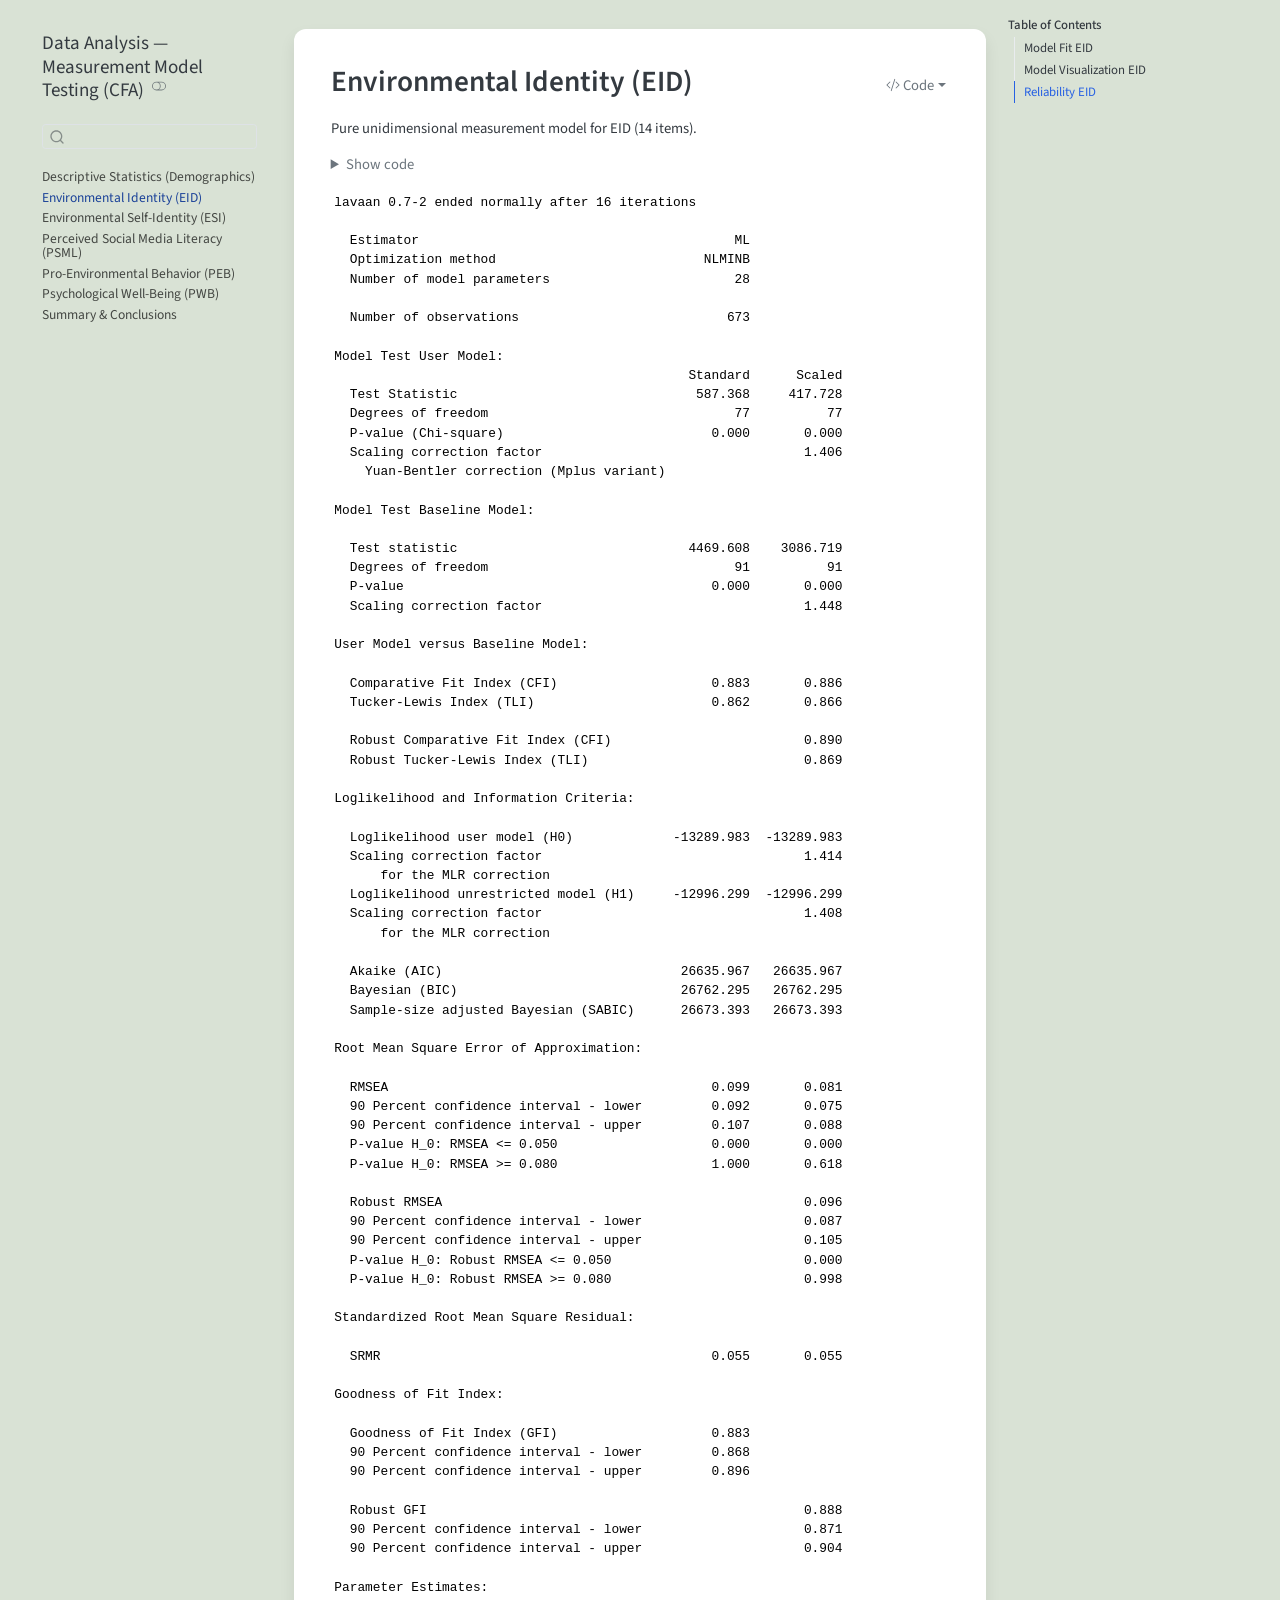
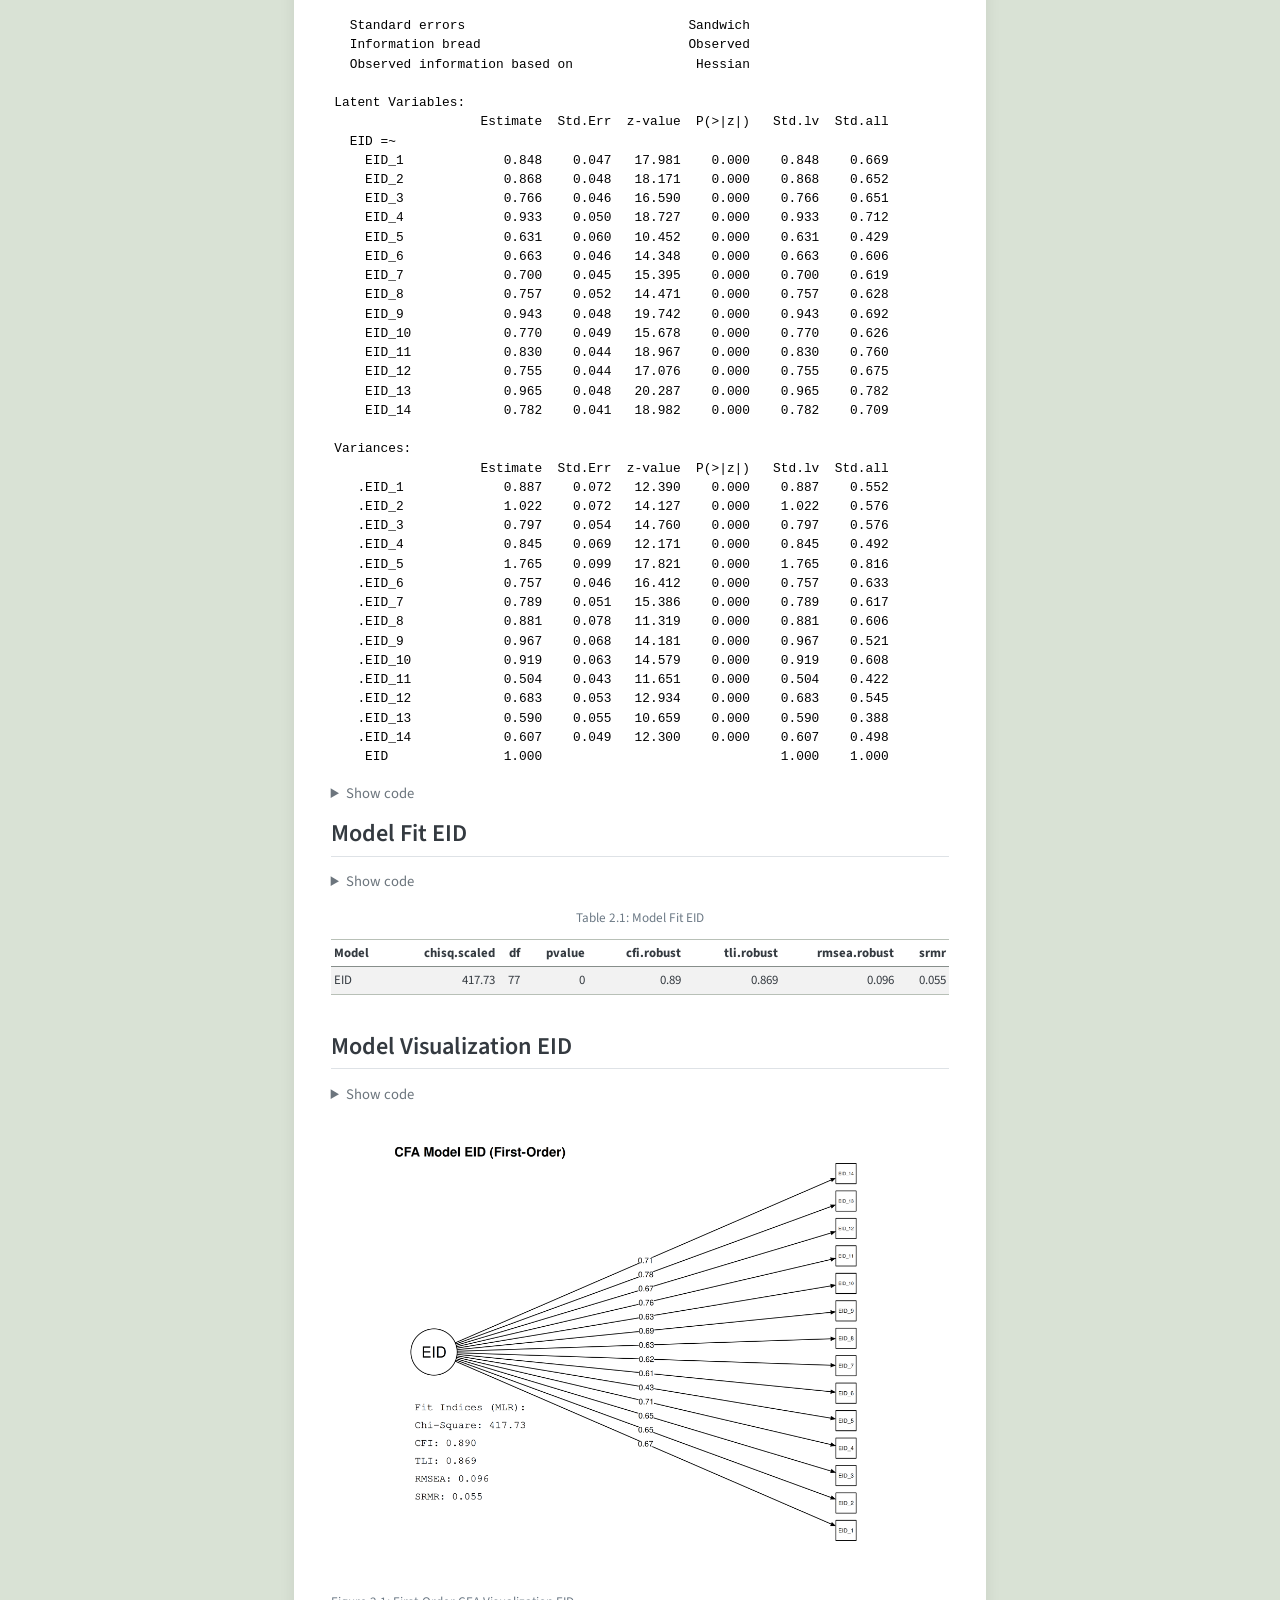
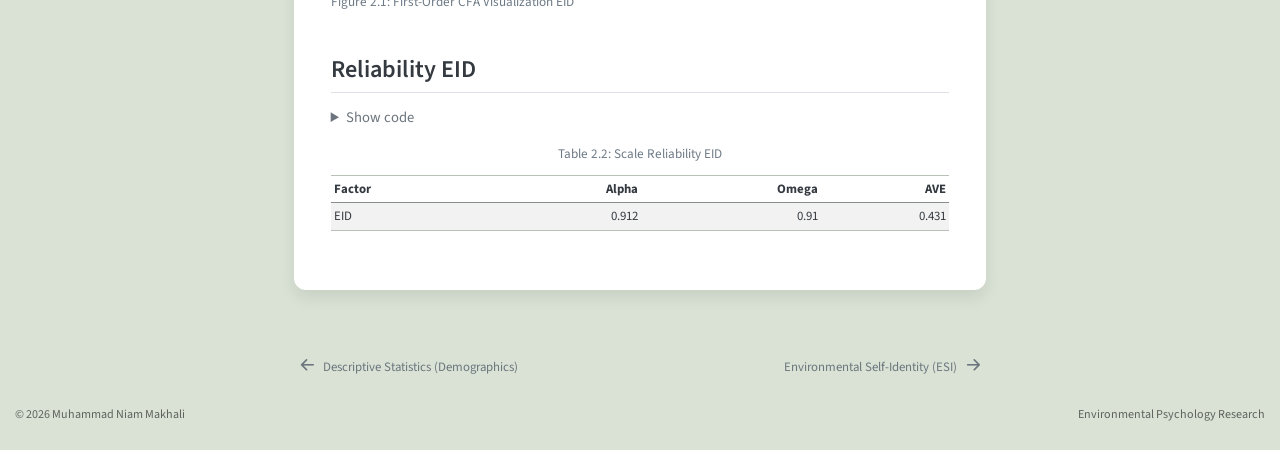
==== commit 36026f7c: "Built site for gh-pages" ====
--- a/02_eid.html
+++ b/02_eid.html
@@ -84,9 +84,9 @@
 <link href="site_libs/quarto-html/quarto-syntax-highlighting-64a204ab8560d761af7679ceaba22944.css" rel="stylesheet" class="quarto-color-scheme-extra" id="quarto-text-highlighting-styles">
 <script src="site_libs/bootstrap/bootstrap.min.js"></script>
 <link href="site_libs/bootstrap/bootstrap-icons.css" rel="stylesheet">
-<link href="site_libs/bootstrap/bootstrap-91765e6d680498beea3368017c5870ea.min.css" rel="stylesheet" append-hash="true" class="quarto-color-scheme" id="quarto-bootstrap" data-mode="light">
-<link href="site_libs/bootstrap/bootstrap-dark-c3efc056cb81073ed25de927b4c5627d.min.css" rel="stylesheet" append-hash="true" class="quarto-color-scheme quarto-color-alternate" id="quarto-bootstrap" data-mode="dark">
-<link href="site_libs/bootstrap/bootstrap-91765e6d680498beea3368017c5870ea.min.css" rel="stylesheet" append-hash="true" class="quarto-color-scheme-extra" id="quarto-bootstrap" data-mode="light">
+<link href="site_libs/bootstrap/bootstrap-59ddbb863ad6cbc1373a9539cdbe62fd.min.css" rel="stylesheet" append-hash="true" class="quarto-color-scheme" id="quarto-bootstrap" data-mode="light">
+<link href="site_libs/bootstrap/bootstrap-dark-9fbe1de810b3ed67a0143e858aac3a16.min.css" rel="stylesheet" append-hash="true" class="quarto-color-scheme quarto-color-alternate" id="quarto-bootstrap" data-mode="dark">
+<link href="site_libs/bootstrap/bootstrap-59ddbb863ad6cbc1373a9539cdbe62fd.min.css" rel="stylesheet" append-hash="true" class="quarto-color-scheme-extra" id="quarto-bootstrap" data-mode="light">
 <script id="quarto-search-options" type="application/json">{
   "location": "sidebar",
   "copy-button": false,
@@ -408,43 +408,43 @@
   Optimization method                           NLMINB
   Number of model parameters                        28
 
-  Number of observations                           672
+  Number of observations                           673
 
 Model Test User Model:
                                               Standard      Scaled
-  Test Statistic                               589.225     418.838
+  Test Statistic                               587.368     417.728
   Degrees of freedom                                77          77
   P-value (Chi-square)                           0.000       0.000
-  Scaling correction factor                                  1.407
+  Scaling correction factor                                  1.406
     Yuan-Bentler correction (Mplus variant)                       
 
 Model Test Baseline Model:
 
-  Test statistic                              4463.294    3080.421
+  Test statistic                              4469.608    3086.719
   Degrees of freedom                                91          91
   P-value                                        0.000       0.000
-  Scaling correction factor                                  1.449
+  Scaling correction factor                                  1.448
 
 User Model versus Baseline Model:
 
   Comparative Fit Index (CFI)                    0.883       0.886
-  Tucker-Lewis Index (TLI)                       0.862       0.865
+  Tucker-Lewis Index (TLI)                       0.862       0.866
                                                                   
-  Robust Comparative Fit Index (CFI)                         0.889
+  Robust Comparative Fit Index (CFI)                         0.890
   Robust Tucker-Lewis Index (TLI)                            0.869
 
 Loglikelihood and Information Criteria:
 
-  Loglikelihood user model (H0)             -13270.225  -13270.225
-  Scaling correction factor                                  1.416
+  Loglikelihood user model (H0)             -13289.983  -13289.983
+  Scaling correction factor                                  1.414
       for the MLR correction                                      
-  Loglikelihood unrestricted model (H1)     -12975.612  -12975.612
-  Scaling correction factor                                  1.409
+  Loglikelihood unrestricted model (H1)     -12996.299  -12996.299
+  Scaling correction factor                                  1.408
       for the MLR correction                                      
                                                                   
-  Akaike (AIC)                               26596.449   26596.449
-  Bayesian (BIC)                             26722.737   26722.737
-  Sample-size adjusted Bayesian (SABIC)      26633.834   26633.834
+  Akaike (AIC)                               26635.967   26635.967
+  Bayesian (BIC)                             26762.295   26762.295
+  Sample-size adjusted Bayesian (SABIC)      26673.393   26673.393
 
 Root Mean Square Error of Approximation:
 
@@ -452,13 +452,13 @@
   90 Percent confidence interval - lower         0.092       0.075
   90 Percent confidence interval - upper         0.107       0.088
   P-value H_0: RMSEA &lt;= 0.050                    0.000       0.000
-  P-value H_0: RMSEA &gt;= 0.080                    1.000       0.636
+  P-value H_0: RMSEA &gt;= 0.080                    1.000       0.618
                                                                   
   Robust RMSEA                                               0.096
   90 Percent confidence interval - lower                     0.087
-  90 Percent confidence interval - upper                     0.106
+  90 Percent confidence interval - upper                     0.105
   P-value H_0: Robust RMSEA &lt;= 0.050                         0.000
-  P-value H_0: Robust RMSEA &gt;= 0.080                         0.999
+  P-value H_0: Robust RMSEA &gt;= 0.080                         0.998
 
 Standardized Root Mean Square Residual:
 
@@ -466,12 +466,12 @@
 
 Goodness of Fit Index:
 
-  Goodness of Fit Index (GFI)                    0.882            
+  Goodness of Fit Index (GFI)                    0.883            
   90 Percent confidence interval - lower         0.868            
   90 Percent confidence interval - upper         0.896            
                                                                   
   Robust GFI                                                 0.888
-  90 Percent confidence interval - lower                     0.870
+  90 Percent confidence interval - lower                     0.871
   90 Percent confidence interval - upper                     0.904
 
 Parameter Estimates:
@@ -483,37 +483,37 @@
 Latent Variables:
                    Estimate  Std.Err  z-value  P(&gt;|z|)   Std.lv  Std.all
   EID =~                                                                
-    EID_1             0.849    0.047   17.978    0.000    0.849    0.670
-    EID_2             0.868    0.048   18.138    0.000    0.868    0.651
-    EID_3             0.766    0.046   16.574    0.000    0.766    0.651
-    EID_4             0.930    0.050   18.632    0.000    0.930    0.712
-    EID_5             0.629    0.061   10.404    0.000    0.629    0.428
-    EID_6             0.661    0.046   14.284    0.000    0.661    0.605
-    EID_7             0.700    0.046   15.355    0.000    0.700    0.619
-    EID_8             0.759    0.052   14.496    0.000    0.759    0.629
-    EID_9             0.945    0.048   19.777    0.000    0.945    0.693
-    EID_10            0.768    0.049   15.601    0.000    0.768    0.625
-    EID_11            0.830    0.044   18.917    0.000    0.830    0.760
-    EID_12            0.754    0.044   17.005    0.000    0.754    0.674
-    EID_13            0.962    0.048   20.178    0.000    0.962    0.782
-    EID_14            0.782    0.041   18.943    0.000    0.782    0.708
+    EID_1             0.848    0.047   17.981    0.000    0.848    0.669
+    EID_2             0.868    0.048   18.171    0.000    0.868    0.652
+    EID_3             0.766    0.046   16.590    0.000    0.766    0.651
+    EID_4             0.933    0.050   18.727    0.000    0.933    0.712
+    EID_5             0.631    0.060   10.452    0.000    0.631    0.429
+    EID_6             0.663    0.046   14.348    0.000    0.663    0.606
+    EID_7             0.700    0.045   15.395    0.000    0.700    0.619
+    EID_8             0.757    0.052   14.471    0.000    0.757    0.628
+    EID_9             0.943    0.048   19.742    0.000    0.943    0.692
+    EID_10            0.770    0.049   15.678    0.000    0.770    0.626
+    EID_11            0.830    0.044   18.967    0.000    0.830    0.760
+    EID_12            0.755    0.044   17.076    0.000    0.755    0.675
+    EID_13            0.965    0.048   20.287    0.000    0.965    0.782
+    EID_14            0.782    0.041   18.982    0.000    0.782    0.709
 
 Variances:
                    Estimate  Std.Err  z-value  P(&gt;|z|)   Std.lv  Std.all
-   .EID_1             0.887    0.072   12.367    0.000    0.887    0.551
-   .EID_2             1.023    0.072   14.126    0.000    1.023    0.576
-   .EID_3             0.798    0.054   14.745    0.000    0.798    0.576
-   .EID_4             0.842    0.069   12.125    0.000    0.842    0.493
-   .EID_5             1.767    0.099   17.823    0.000    1.767    0.817
-   .EID_6             0.758    0.046   16.423    0.000    0.758    0.634
-   .EID_7             0.790    0.051   15.390    0.000    0.790    0.617
-   .EID_8             0.880    0.078   11.287    0.000    0.880    0.604
-   .EID_9             0.965    0.068   14.143    0.000    0.965    0.520
-   .EID_10            0.920    0.063   14.575    0.000    0.920    0.609
-   .EID_11            0.504    0.043   11.640    0.000    0.504    0.422
-   .EID_12            0.684    0.053   12.950    0.000    0.684    0.546
-   .EID_13            0.587    0.055   10.608    0.000    0.587    0.388
-   .EID_14            0.608    0.049   12.288    0.000    0.608    0.498
+   .EID_1             0.887    0.072   12.390    0.000    0.887    0.552
+   .EID_2             1.022    0.072   14.127    0.000    1.022    0.576
+   .EID_3             0.797    0.054   14.760    0.000    0.797    0.576
+   .EID_4             0.845    0.069   12.171    0.000    0.845    0.492
+   .EID_5             1.765    0.099   17.821    0.000    1.765    0.816
+   .EID_6             0.757    0.046   16.412    0.000    0.757    0.633
+   .EID_7             0.789    0.051   15.386    0.000    0.789    0.617
+   .EID_8             0.881    0.078   11.319    0.000    0.881    0.606
+   .EID_9             0.967    0.068   14.181    0.000    0.967    0.521
+   .EID_10            0.919    0.063   14.579    0.000    0.919    0.608
+   .EID_11            0.504    0.043   11.651    0.000    0.504    0.422
+   .EID_12            0.683    0.053   12.934    0.000    0.683    0.545
+   .EID_13            0.590    0.055   10.659    0.000    0.590    0.388
+   .EID_14            0.607    0.049   12.300    0.000    0.607    0.498
     EID               1.000                               1.000    1.000</code></pre>
 </div>
 <details class="code-fold">
@@ -562,10 +562,10 @@
 <tbody>
 <tr class="odd">
 <td style="text-align: left;">EID</td>
-<td style="text-align: right;">418.84</td>
+<td style="text-align: right;">417.73</td>
 <td style="text-align: right;">77</td>
 <td style="text-align: right;">0</td>
-<td style="text-align: right;">0.889</td>
+<td style="text-align: right;">0.89</td>
 <td style="text-align: right;">0.869</td>
 <td style="text-align: right;">0.096</td>
 <td style="text-align: right;">0.055</td>
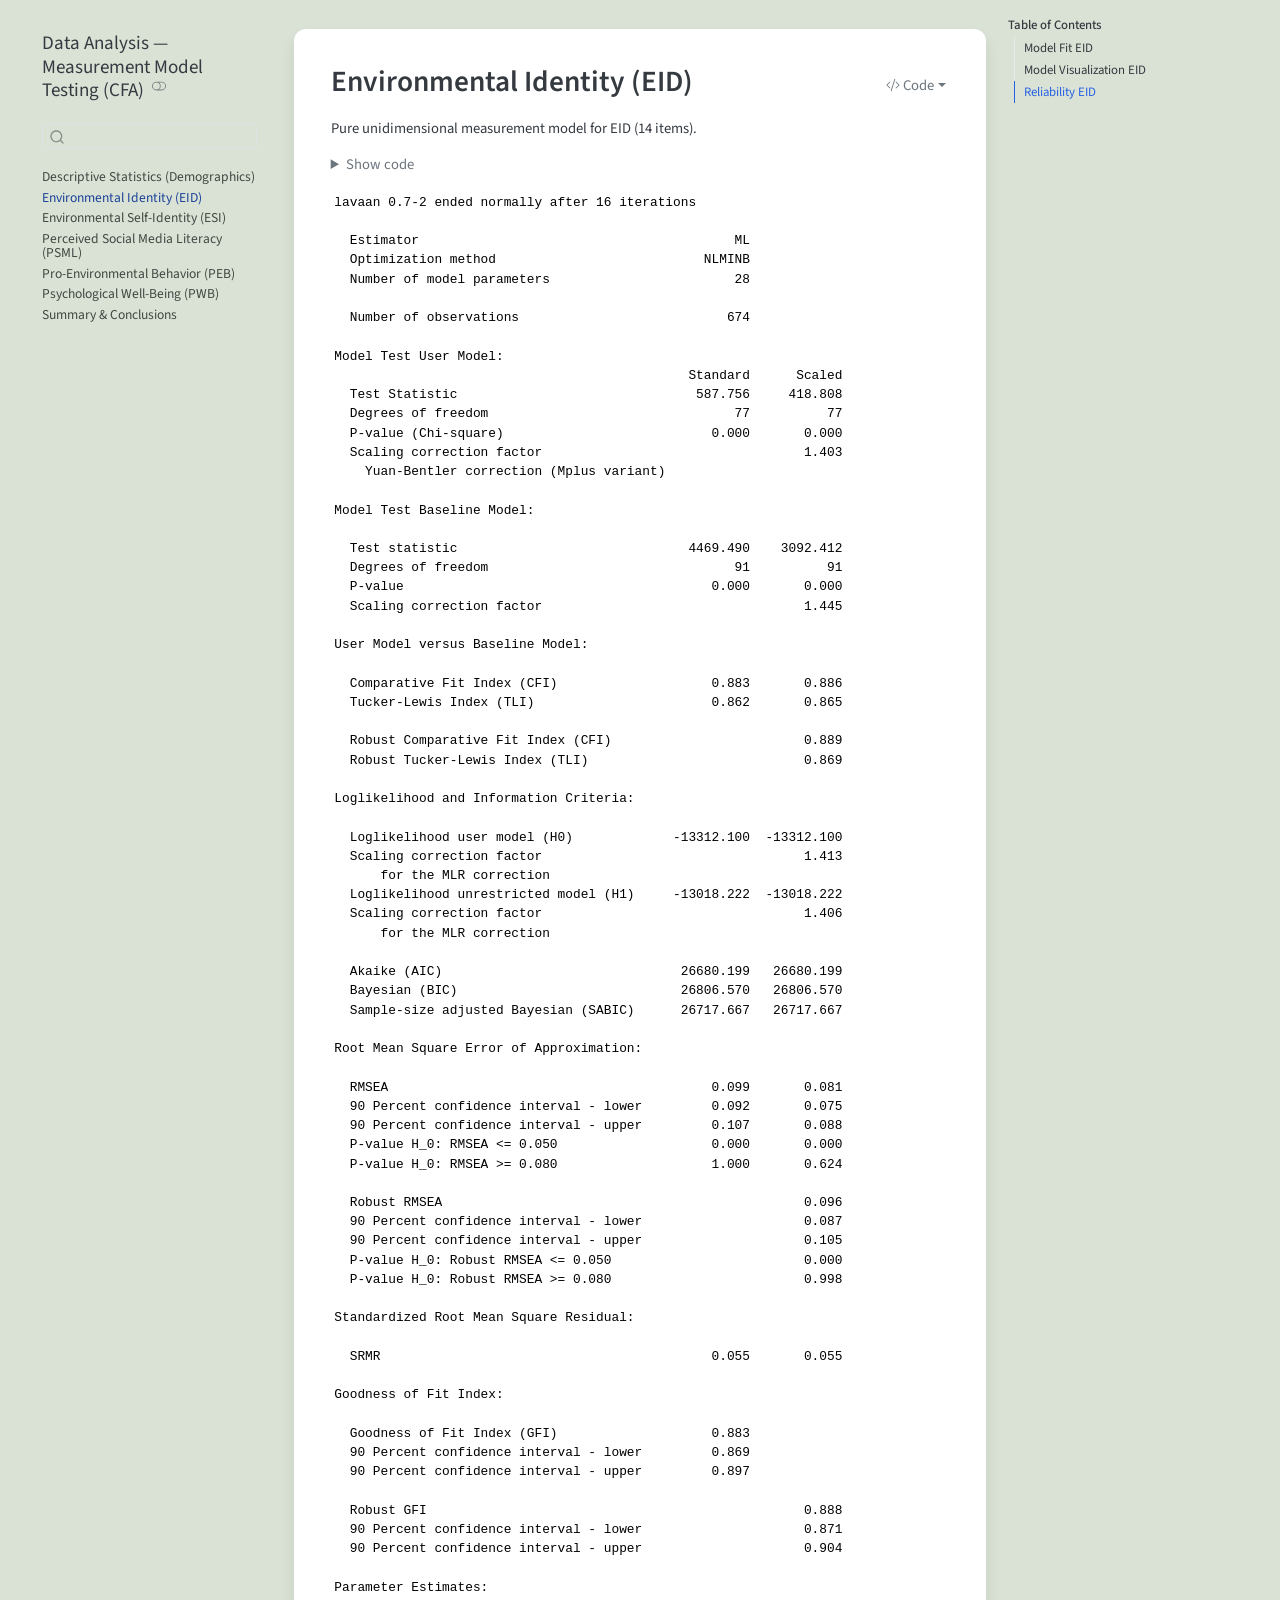
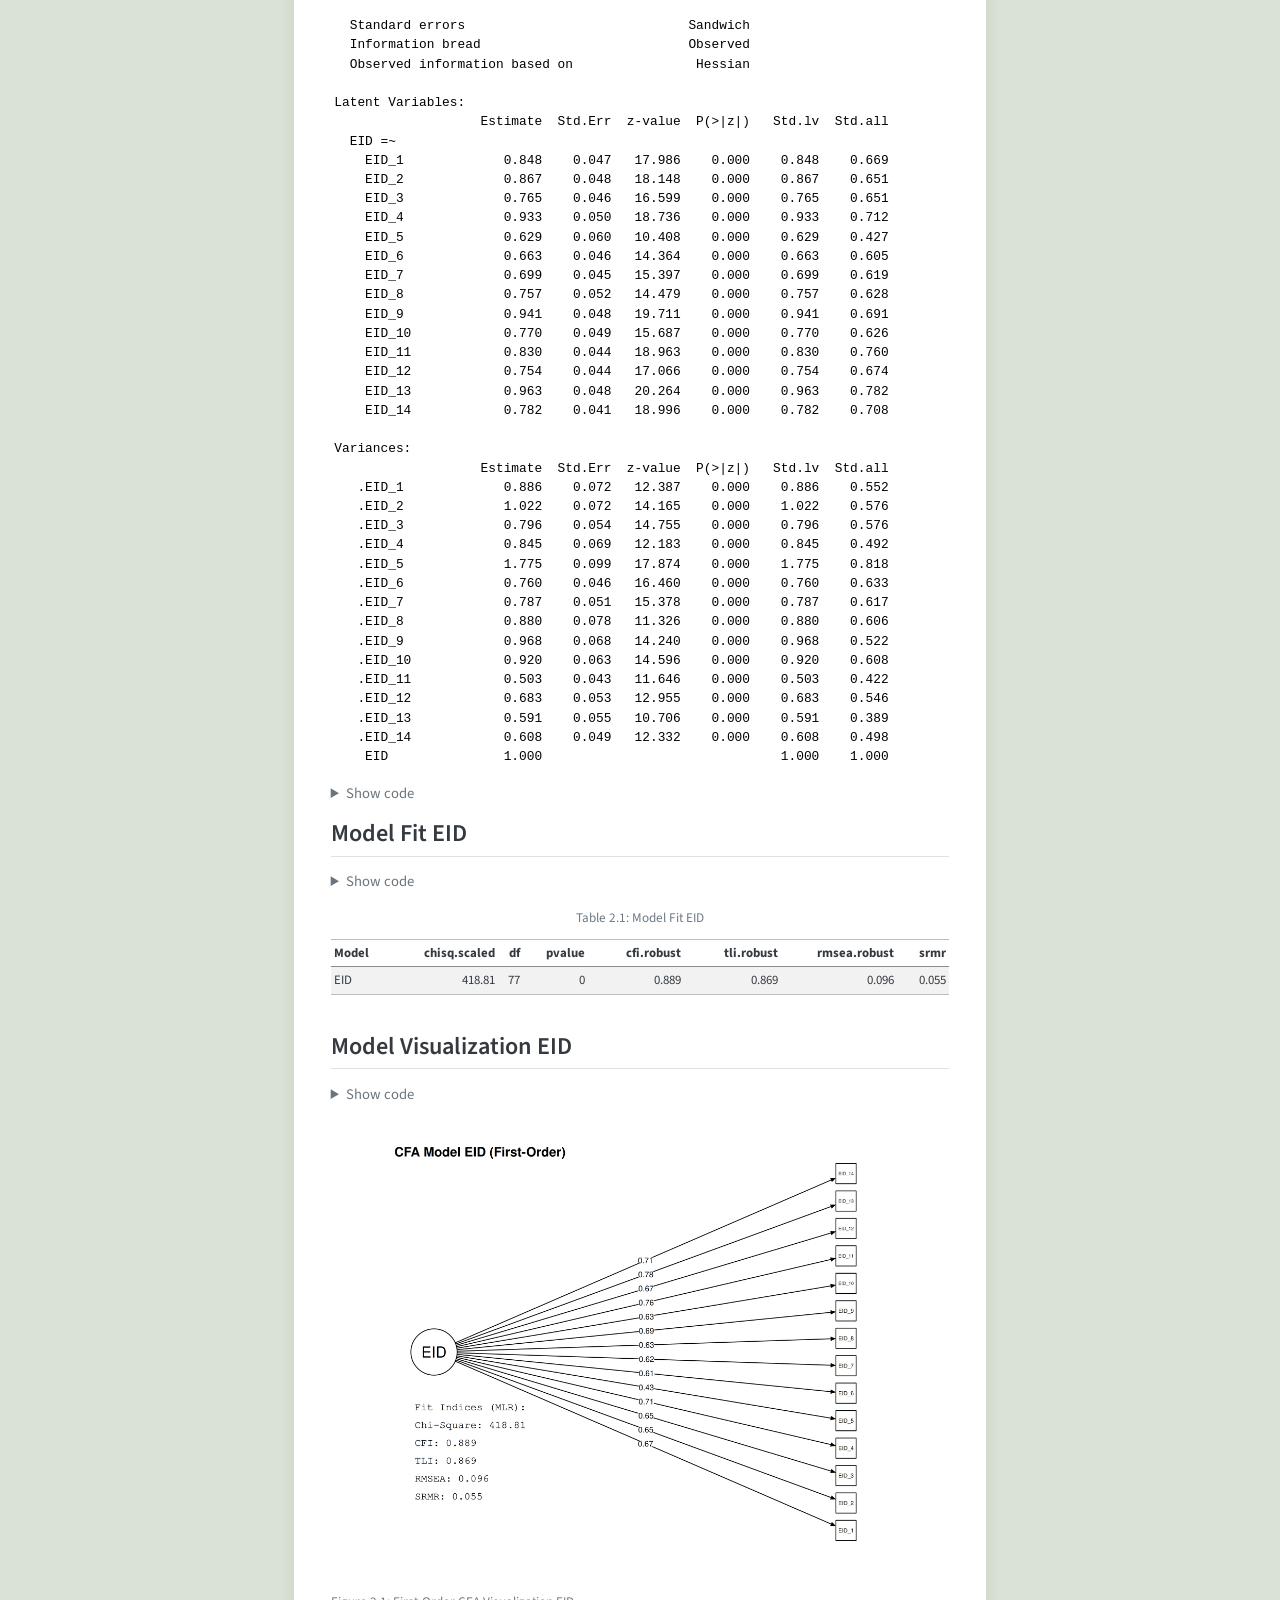
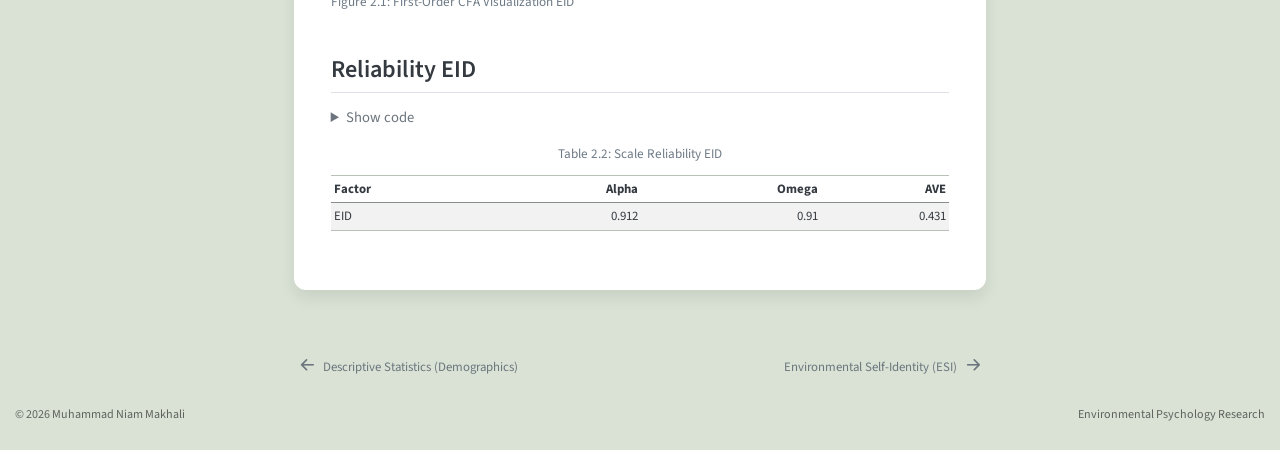
==== commit 5a699126: "Built site for gh-pages" ====
--- a/02_eid.html
+++ b/02_eid.html
@@ -84,9 +84,9 @@
 <link href="site_libs/quarto-html/quarto-syntax-highlighting-64a204ab8560d761af7679ceaba22944.css" rel="stylesheet" class="quarto-color-scheme-extra" id="quarto-text-highlighting-styles">
 <script src="site_libs/bootstrap/bootstrap.min.js"></script>
 <link href="site_libs/bootstrap/bootstrap-icons.css" rel="stylesheet">
-<link href="site_libs/bootstrap/bootstrap-59ddbb863ad6cbc1373a9539cdbe62fd.min.css" rel="stylesheet" append-hash="true" class="quarto-color-scheme" id="quarto-bootstrap" data-mode="light">
-<link href="site_libs/bootstrap/bootstrap-dark-9fbe1de810b3ed67a0143e858aac3a16.min.css" rel="stylesheet" append-hash="true" class="quarto-color-scheme quarto-color-alternate" id="quarto-bootstrap" data-mode="dark">
-<link href="site_libs/bootstrap/bootstrap-59ddbb863ad6cbc1373a9539cdbe62fd.min.css" rel="stylesheet" append-hash="true" class="quarto-color-scheme-extra" id="quarto-bootstrap" data-mode="light">
+<link href="site_libs/bootstrap/bootstrap-91765e6d680498beea3368017c5870ea.min.css" rel="stylesheet" append-hash="true" class="quarto-color-scheme" id="quarto-bootstrap" data-mode="light">
+<link href="site_libs/bootstrap/bootstrap-dark-c3efc056cb81073ed25de927b4c5627d.min.css" rel="stylesheet" append-hash="true" class="quarto-color-scheme quarto-color-alternate" id="quarto-bootstrap" data-mode="dark">
+<link href="site_libs/bootstrap/bootstrap-91765e6d680498beea3368017c5870ea.min.css" rel="stylesheet" append-hash="true" class="quarto-color-scheme-extra" id="quarto-bootstrap" data-mode="light">
 <script id="quarto-search-options" type="application/json">{
   "location": "sidebar",
   "copy-button": false,
@@ -408,43 +408,43 @@
   Optimization method                           NLMINB
   Number of model parameters                        28
 
-  Number of observations                           673
+  Number of observations                           674
 
 Model Test User Model:
                                               Standard      Scaled
-  Test Statistic                               587.368     417.728
+  Test Statistic                               587.756     418.808
   Degrees of freedom                                77          77
   P-value (Chi-square)                           0.000       0.000
-  Scaling correction factor                                  1.406
+  Scaling correction factor                                  1.403
     Yuan-Bentler correction (Mplus variant)                       
 
 Model Test Baseline Model:
 
-  Test statistic                              4469.608    3086.719
+  Test statistic                              4469.490    3092.412
   Degrees of freedom                                91          91
   P-value                                        0.000       0.000
-  Scaling correction factor                                  1.448
+  Scaling correction factor                                  1.445
 
 User Model versus Baseline Model:
 
   Comparative Fit Index (CFI)                    0.883       0.886
-  Tucker-Lewis Index (TLI)                       0.862       0.866
+  Tucker-Lewis Index (TLI)                       0.862       0.865
                                                                   
-  Robust Comparative Fit Index (CFI)                         0.890
+  Robust Comparative Fit Index (CFI)                         0.889
   Robust Tucker-Lewis Index (TLI)                            0.869
 
 Loglikelihood and Information Criteria:
 
-  Loglikelihood user model (H0)             -13289.983  -13289.983
-  Scaling correction factor                                  1.414
+  Loglikelihood user model (H0)             -13312.100  -13312.100
+  Scaling correction factor                                  1.413
       for the MLR correction                                      
-  Loglikelihood unrestricted model (H1)     -12996.299  -12996.299
-  Scaling correction factor                                  1.408
+  Loglikelihood unrestricted model (H1)     -13018.222  -13018.222
+  Scaling correction factor                                  1.406
       for the MLR correction                                      
                                                                   
-  Akaike (AIC)                               26635.967   26635.967
-  Bayesian (BIC)                             26762.295   26762.295
-  Sample-size adjusted Bayesian (SABIC)      26673.393   26673.393
+  Akaike (AIC)                               26680.199   26680.199
+  Bayesian (BIC)                             26806.570   26806.570
+  Sample-size adjusted Bayesian (SABIC)      26717.667   26717.667
 
 Root Mean Square Error of Approximation:
 
@@ -452,7 +452,7 @@
   90 Percent confidence interval - lower         0.092       0.075
   90 Percent confidence interval - upper         0.107       0.088
   P-value H_0: RMSEA &lt;= 0.050                    0.000       0.000
-  P-value H_0: RMSEA &gt;= 0.080                    1.000       0.618
+  P-value H_0: RMSEA &gt;= 0.080                    1.000       0.624
                                                                   
   Robust RMSEA                                               0.096
   90 Percent confidence interval - lower                     0.087
@@ -467,8 +467,8 @@
 Goodness of Fit Index:
 
   Goodness of Fit Index (GFI)                    0.883            
-  90 Percent confidence interval - lower         0.868            
-  90 Percent confidence interval - upper         0.896            
+  90 Percent confidence interval - lower         0.869            
+  90 Percent confidence interval - upper         0.897            
                                                                   
   Robust GFI                                                 0.888
   90 Percent confidence interval - lower                     0.871
@@ -483,37 +483,37 @@
 Latent Variables:
                    Estimate  Std.Err  z-value  P(&gt;|z|)   Std.lv  Std.all
   EID =~                                                                
-    EID_1             0.848    0.047   17.981    0.000    0.848    0.669
-    EID_2             0.868    0.048   18.171    0.000    0.868    0.652
-    EID_3             0.766    0.046   16.590    0.000    0.766    0.651
-    EID_4             0.933    0.050   18.727    0.000    0.933    0.712
-    EID_5             0.631    0.060   10.452    0.000    0.631    0.429
-    EID_6             0.663    0.046   14.348    0.000    0.663    0.606
-    EID_7             0.700    0.045   15.395    0.000    0.700    0.619
-    EID_8             0.757    0.052   14.471    0.000    0.757    0.628
-    EID_9             0.943    0.048   19.742    0.000    0.943    0.692
-    EID_10            0.770    0.049   15.678    0.000    0.770    0.626
-    EID_11            0.830    0.044   18.967    0.000    0.830    0.760
-    EID_12            0.755    0.044   17.076    0.000    0.755    0.675
-    EID_13            0.965    0.048   20.287    0.000    0.965    0.782
-    EID_14            0.782    0.041   18.982    0.000    0.782    0.709
+    EID_1             0.848    0.047   17.986    0.000    0.848    0.669
+    EID_2             0.867    0.048   18.148    0.000    0.867    0.651
+    EID_3             0.765    0.046   16.599    0.000    0.765    0.651
+    EID_4             0.933    0.050   18.736    0.000    0.933    0.712
+    EID_5             0.629    0.060   10.408    0.000    0.629    0.427
+    EID_6             0.663    0.046   14.364    0.000    0.663    0.605
+    EID_7             0.699    0.045   15.397    0.000    0.699    0.619
+    EID_8             0.757    0.052   14.479    0.000    0.757    0.628
+    EID_9             0.941    0.048   19.711    0.000    0.941    0.691
+    EID_10            0.770    0.049   15.687    0.000    0.770    0.626
+    EID_11            0.830    0.044   18.963    0.000    0.830    0.760
+    EID_12            0.754    0.044   17.066    0.000    0.754    0.674
+    EID_13            0.963    0.048   20.264    0.000    0.963    0.782
+    EID_14            0.782    0.041   18.996    0.000    0.782    0.708
 
 Variances:
                    Estimate  Std.Err  z-value  P(&gt;|z|)   Std.lv  Std.all
-   .EID_1             0.887    0.072   12.390    0.000    0.887    0.552
-   .EID_2             1.022    0.072   14.127    0.000    1.022    0.576
-   .EID_3             0.797    0.054   14.760    0.000    0.797    0.576
-   .EID_4             0.845    0.069   12.171    0.000    0.845    0.492
-   .EID_5             1.765    0.099   17.821    0.000    1.765    0.816
-   .EID_6             0.757    0.046   16.412    0.000    0.757    0.633
-   .EID_7             0.789    0.051   15.386    0.000    0.789    0.617
-   .EID_8             0.881    0.078   11.319    0.000    0.881    0.606
-   .EID_9             0.967    0.068   14.181    0.000    0.967    0.521
-   .EID_10            0.919    0.063   14.579    0.000    0.919    0.608
-   .EID_11            0.504    0.043   11.651    0.000    0.504    0.422
-   .EID_12            0.683    0.053   12.934    0.000    0.683    0.545
-   .EID_13            0.590    0.055   10.659    0.000    0.590    0.388
-   .EID_14            0.607    0.049   12.300    0.000    0.607    0.498
+   .EID_1             0.886    0.072   12.387    0.000    0.886    0.552
+   .EID_2             1.022    0.072   14.165    0.000    1.022    0.576
+   .EID_3             0.796    0.054   14.755    0.000    0.796    0.576
+   .EID_4             0.845    0.069   12.183    0.000    0.845    0.492
+   .EID_5             1.775    0.099   17.874    0.000    1.775    0.818
+   .EID_6             0.760    0.046   16.460    0.000    0.760    0.633
+   .EID_7             0.787    0.051   15.378    0.000    0.787    0.617
+   .EID_8             0.880    0.078   11.326    0.000    0.880    0.606
+   .EID_9             0.968    0.068   14.240    0.000    0.968    0.522
+   .EID_10            0.920    0.063   14.596    0.000    0.920    0.608
+   .EID_11            0.503    0.043   11.646    0.000    0.503    0.422
+   .EID_12            0.683    0.053   12.955    0.000    0.683    0.546
+   .EID_13            0.591    0.055   10.706    0.000    0.591    0.389
+   .EID_14            0.608    0.049   12.332    0.000    0.608    0.498
     EID               1.000                               1.000    1.000</code></pre>
 </div>
 <details class="code-fold">
@@ -562,10 +562,10 @@
 <tbody>
 <tr class="odd">
 <td style="text-align: left;">EID</td>
-<td style="text-align: right;">417.73</td>
+<td style="text-align: right;">418.81</td>
 <td style="text-align: right;">77</td>
 <td style="text-align: right;">0</td>
-<td style="text-align: right;">0.89</td>
+<td style="text-align: right;">0.889</td>
 <td style="text-align: right;">0.869</td>
 <td style="text-align: right;">0.096</td>
 <td style="text-align: right;">0.055</td>
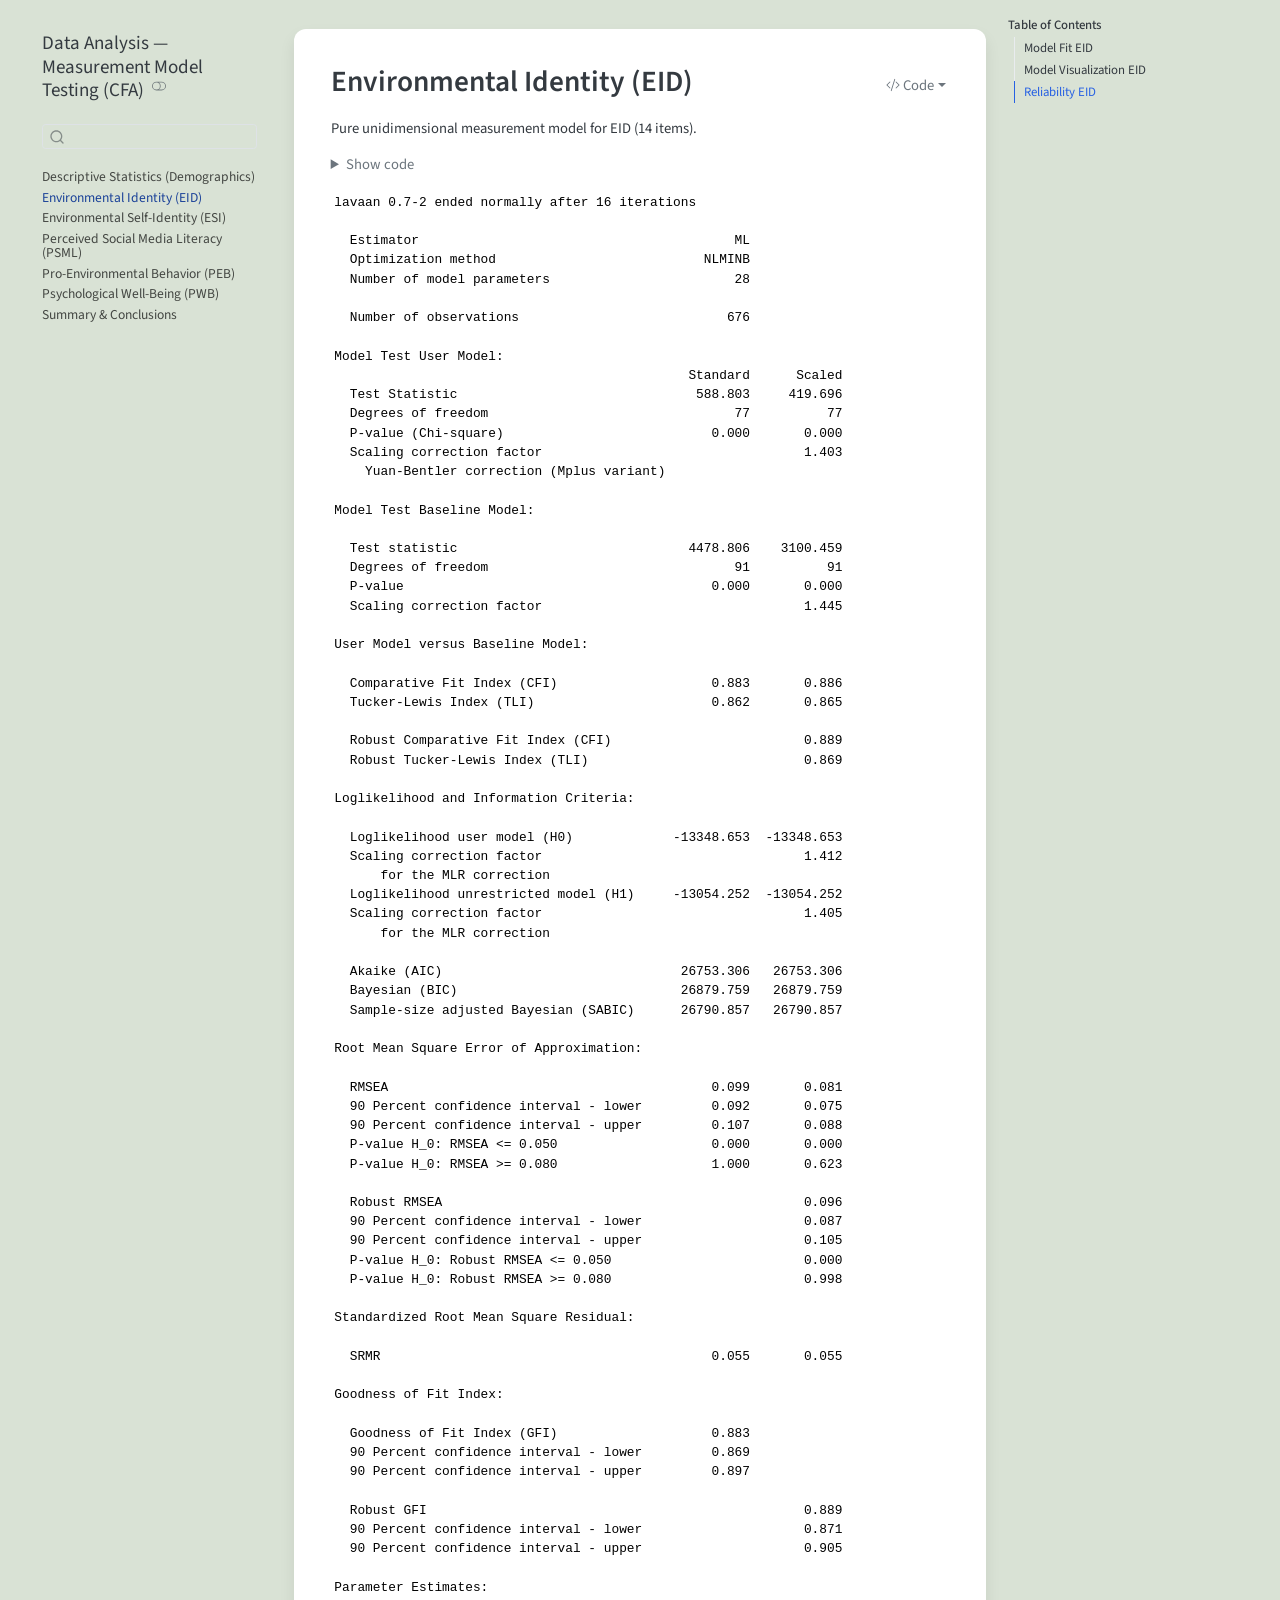
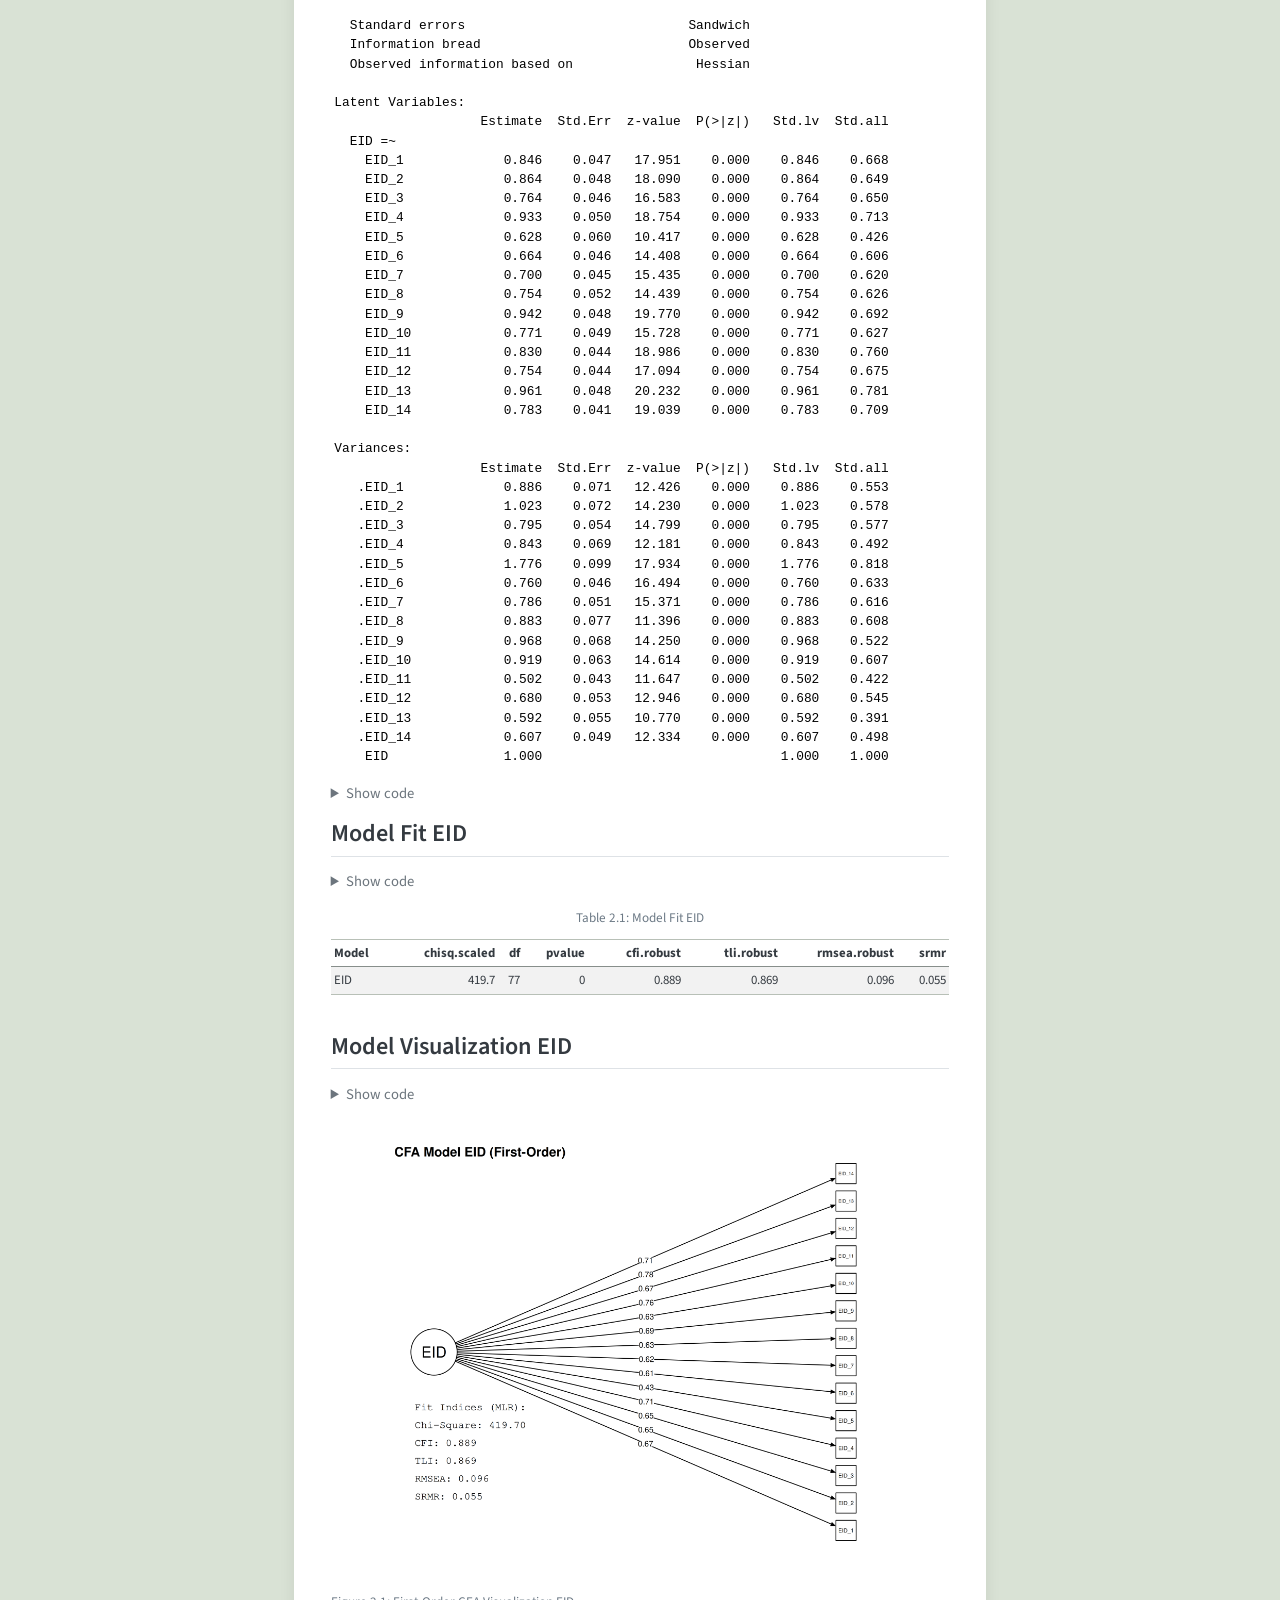
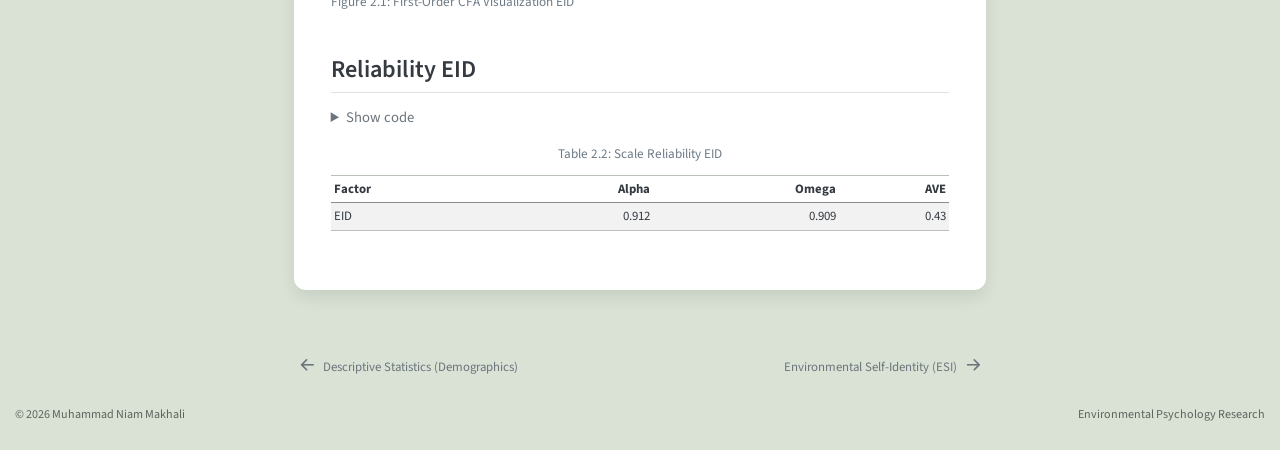
==== commit 19a8a4ee: "Built site for gh-pages" ====
--- a/02_eid.html
+++ b/02_eid.html
@@ -84,9 +84,9 @@
 <link href="site_libs/quarto-html/quarto-syntax-highlighting-64a204ab8560d761af7679ceaba22944.css" rel="stylesheet" class="quarto-color-scheme-extra" id="quarto-text-highlighting-styles">
 <script src="site_libs/bootstrap/bootstrap.min.js"></script>
 <link href="site_libs/bootstrap/bootstrap-icons.css" rel="stylesheet">
-<link href="site_libs/bootstrap/bootstrap-91765e6d680498beea3368017c5870ea.min.css" rel="stylesheet" append-hash="true" class="quarto-color-scheme" id="quarto-bootstrap" data-mode="light">
-<link href="site_libs/bootstrap/bootstrap-dark-c3efc056cb81073ed25de927b4c5627d.min.css" rel="stylesheet" append-hash="true" class="quarto-color-scheme quarto-color-alternate" id="quarto-bootstrap" data-mode="dark">
-<link href="site_libs/bootstrap/bootstrap-91765e6d680498beea3368017c5870ea.min.css" rel="stylesheet" append-hash="true" class="quarto-color-scheme-extra" id="quarto-bootstrap" data-mode="light">
+<link href="site_libs/bootstrap/bootstrap-59ddbb863ad6cbc1373a9539cdbe62fd.min.css" rel="stylesheet" append-hash="true" class="quarto-color-scheme" id="quarto-bootstrap" data-mode="light">
+<link href="site_libs/bootstrap/bootstrap-dark-9fbe1de810b3ed67a0143e858aac3a16.min.css" rel="stylesheet" append-hash="true" class="quarto-color-scheme quarto-color-alternate" id="quarto-bootstrap" data-mode="dark">
+<link href="site_libs/bootstrap/bootstrap-59ddbb863ad6cbc1373a9539cdbe62fd.min.css" rel="stylesheet" append-hash="true" class="quarto-color-scheme-extra" id="quarto-bootstrap" data-mode="light">
 <script id="quarto-search-options" type="application/json">{
   "location": "sidebar",
   "copy-button": false,
@@ -408,11 +408,11 @@
   Optimization method                           NLMINB
   Number of model parameters                        28
 
-  Number of observations                           674
+  Number of observations                           676
 
 Model Test User Model:
                                               Standard      Scaled
-  Test Statistic                               587.756     418.808
+  Test Statistic                               588.803     419.696
   Degrees of freedom                                77          77
   P-value (Chi-square)                           0.000       0.000
   Scaling correction factor                                  1.403
@@ -420,7 +420,7 @@
 
 Model Test Baseline Model:
 
-  Test statistic                              4469.490    3092.412
+  Test statistic                              4478.806    3100.459
   Degrees of freedom                                91          91
   P-value                                        0.000       0.000
   Scaling correction factor                                  1.445
@@ -435,16 +435,16 @@
 
 Loglikelihood and Information Criteria:
 
-  Loglikelihood user model (H0)             -13312.100  -13312.100
-  Scaling correction factor                                  1.413
+  Loglikelihood user model (H0)             -13348.653  -13348.653
+  Scaling correction factor                                  1.412
       for the MLR correction                                      
-  Loglikelihood unrestricted model (H1)     -13018.222  -13018.222
-  Scaling correction factor                                  1.406
+  Loglikelihood unrestricted model (H1)     -13054.252  -13054.252
+  Scaling correction factor                                  1.405
       for the MLR correction                                      
                                                                   
-  Akaike (AIC)                               26680.199   26680.199
-  Bayesian (BIC)                             26806.570   26806.570
-  Sample-size adjusted Bayesian (SABIC)      26717.667   26717.667
+  Akaike (AIC)                               26753.306   26753.306
+  Bayesian (BIC)                             26879.759   26879.759
+  Sample-size adjusted Bayesian (SABIC)      26790.857   26790.857
 
 Root Mean Square Error of Approximation:
 
@@ -452,7 +452,7 @@
   90 Percent confidence interval - lower         0.092       0.075
   90 Percent confidence interval - upper         0.107       0.088
   P-value H_0: RMSEA &lt;= 0.050                    0.000       0.000
-  P-value H_0: RMSEA &gt;= 0.080                    1.000       0.624
+  P-value H_0: RMSEA &gt;= 0.080                    1.000       0.623
                                                                   
   Robust RMSEA                                               0.096
   90 Percent confidence interval - lower                     0.087
@@ -470,9 +470,9 @@
   90 Percent confidence interval - lower         0.869            
   90 Percent confidence interval - upper         0.897            
                                                                   
-  Robust GFI                                                 0.888
+  Robust GFI                                                 0.889
   90 Percent confidence interval - lower                     0.871
-  90 Percent confidence interval - upper                     0.904
+  90 Percent confidence interval - upper                     0.905
 
 Parameter Estimates:
 
@@ -483,37 +483,37 @@
 Latent Variables:
                    Estimate  Std.Err  z-value  P(&gt;|z|)   Std.lv  Std.all
   EID =~                                                                
-    EID_1             0.848    0.047   17.986    0.000    0.848    0.669
-    EID_2             0.867    0.048   18.148    0.000    0.867    0.651
-    EID_3             0.765    0.046   16.599    0.000    0.765    0.651
-    EID_4             0.933    0.050   18.736    0.000    0.933    0.712
-    EID_5             0.629    0.060   10.408    0.000    0.629    0.427
-    EID_6             0.663    0.046   14.364    0.000    0.663    0.605
-    EID_7             0.699    0.045   15.397    0.000    0.699    0.619
-    EID_8             0.757    0.052   14.479    0.000    0.757    0.628
-    EID_9             0.941    0.048   19.711    0.000    0.941    0.691
-    EID_10            0.770    0.049   15.687    0.000    0.770    0.626
-    EID_11            0.830    0.044   18.963    0.000    0.830    0.760
-    EID_12            0.754    0.044   17.066    0.000    0.754    0.674
-    EID_13            0.963    0.048   20.264    0.000    0.963    0.782
-    EID_14            0.782    0.041   18.996    0.000    0.782    0.708
+    EID_1             0.846    0.047   17.951    0.000    0.846    0.668
+    EID_2             0.864    0.048   18.090    0.000    0.864    0.649
+    EID_3             0.764    0.046   16.583    0.000    0.764    0.650
+    EID_4             0.933    0.050   18.754    0.000    0.933    0.713
+    EID_5             0.628    0.060   10.417    0.000    0.628    0.426
+    EID_6             0.664    0.046   14.408    0.000    0.664    0.606
+    EID_7             0.700    0.045   15.435    0.000    0.700    0.620
+    EID_8             0.754    0.052   14.439    0.000    0.754    0.626
+    EID_9             0.942    0.048   19.770    0.000    0.942    0.692
+    EID_10            0.771    0.049   15.728    0.000    0.771    0.627
+    EID_11            0.830    0.044   18.986    0.000    0.830    0.760
+    EID_12            0.754    0.044   17.094    0.000    0.754    0.675
+    EID_13            0.961    0.048   20.232    0.000    0.961    0.781
+    EID_14            0.783    0.041   19.039    0.000    0.783    0.709
 
 Variances:
                    Estimate  Std.Err  z-value  P(&gt;|z|)   Std.lv  Std.all
-   .EID_1             0.886    0.072   12.387    0.000    0.886    0.552
-   .EID_2             1.022    0.072   14.165    0.000    1.022    0.576
-   .EID_3             0.796    0.054   14.755    0.000    0.796    0.576
-   .EID_4             0.845    0.069   12.183    0.000    0.845    0.492
-   .EID_5             1.775    0.099   17.874    0.000    1.775    0.818
-   .EID_6             0.760    0.046   16.460    0.000    0.760    0.633
-   .EID_7             0.787    0.051   15.378    0.000    0.787    0.617
-   .EID_8             0.880    0.078   11.326    0.000    0.880    0.606
-   .EID_9             0.968    0.068   14.240    0.000    0.968    0.522
-   .EID_10            0.920    0.063   14.596    0.000    0.920    0.608
-   .EID_11            0.503    0.043   11.646    0.000    0.503    0.422
-   .EID_12            0.683    0.053   12.955    0.000    0.683    0.546
-   .EID_13            0.591    0.055   10.706    0.000    0.591    0.389
-   .EID_14            0.608    0.049   12.332    0.000    0.608    0.498
+   .EID_1             0.886    0.071   12.426    0.000    0.886    0.553
+   .EID_2             1.023    0.072   14.230    0.000    1.023    0.578
+   .EID_3             0.795    0.054   14.799    0.000    0.795    0.577
+   .EID_4             0.843    0.069   12.181    0.000    0.843    0.492
+   .EID_5             1.776    0.099   17.934    0.000    1.776    0.818
+   .EID_6             0.760    0.046   16.494    0.000    0.760    0.633
+   .EID_7             0.786    0.051   15.371    0.000    0.786    0.616
+   .EID_8             0.883    0.077   11.396    0.000    0.883    0.608
+   .EID_9             0.968    0.068   14.250    0.000    0.968    0.522
+   .EID_10            0.919    0.063   14.614    0.000    0.919    0.607
+   .EID_11            0.502    0.043   11.647    0.000    0.502    0.422
+   .EID_12            0.680    0.053   12.946    0.000    0.680    0.545
+   .EID_13            0.592    0.055   10.770    0.000    0.592    0.391
+   .EID_14            0.607    0.049   12.334    0.000    0.607    0.498
     EID               1.000                               1.000    1.000</code></pre>
 </div>
 <details class="code-fold">
@@ -562,7 +562,7 @@
 <tbody>
 <tr class="odd">
 <td style="text-align: left;">EID</td>
-<td style="text-align: right;">418.81</td>
+<td style="text-align: right;">419.7</td>
 <td style="text-align: right;">77</td>
 <td style="text-align: right;">0</td>
 <td style="text-align: right;">0.889</td>
@@ -626,8 +626,8 @@
 <tr class="odd">
 <td style="text-align: left;">EID</td>
 <td style="text-align: right;">0.912</td>
-<td style="text-align: right;">0.91</td>
-<td style="text-align: right;">0.431</td>
+<td style="text-align: right;">0.909</td>
+<td style="text-align: right;">0.43</td>
 </tr>
 </tbody>
 </table>
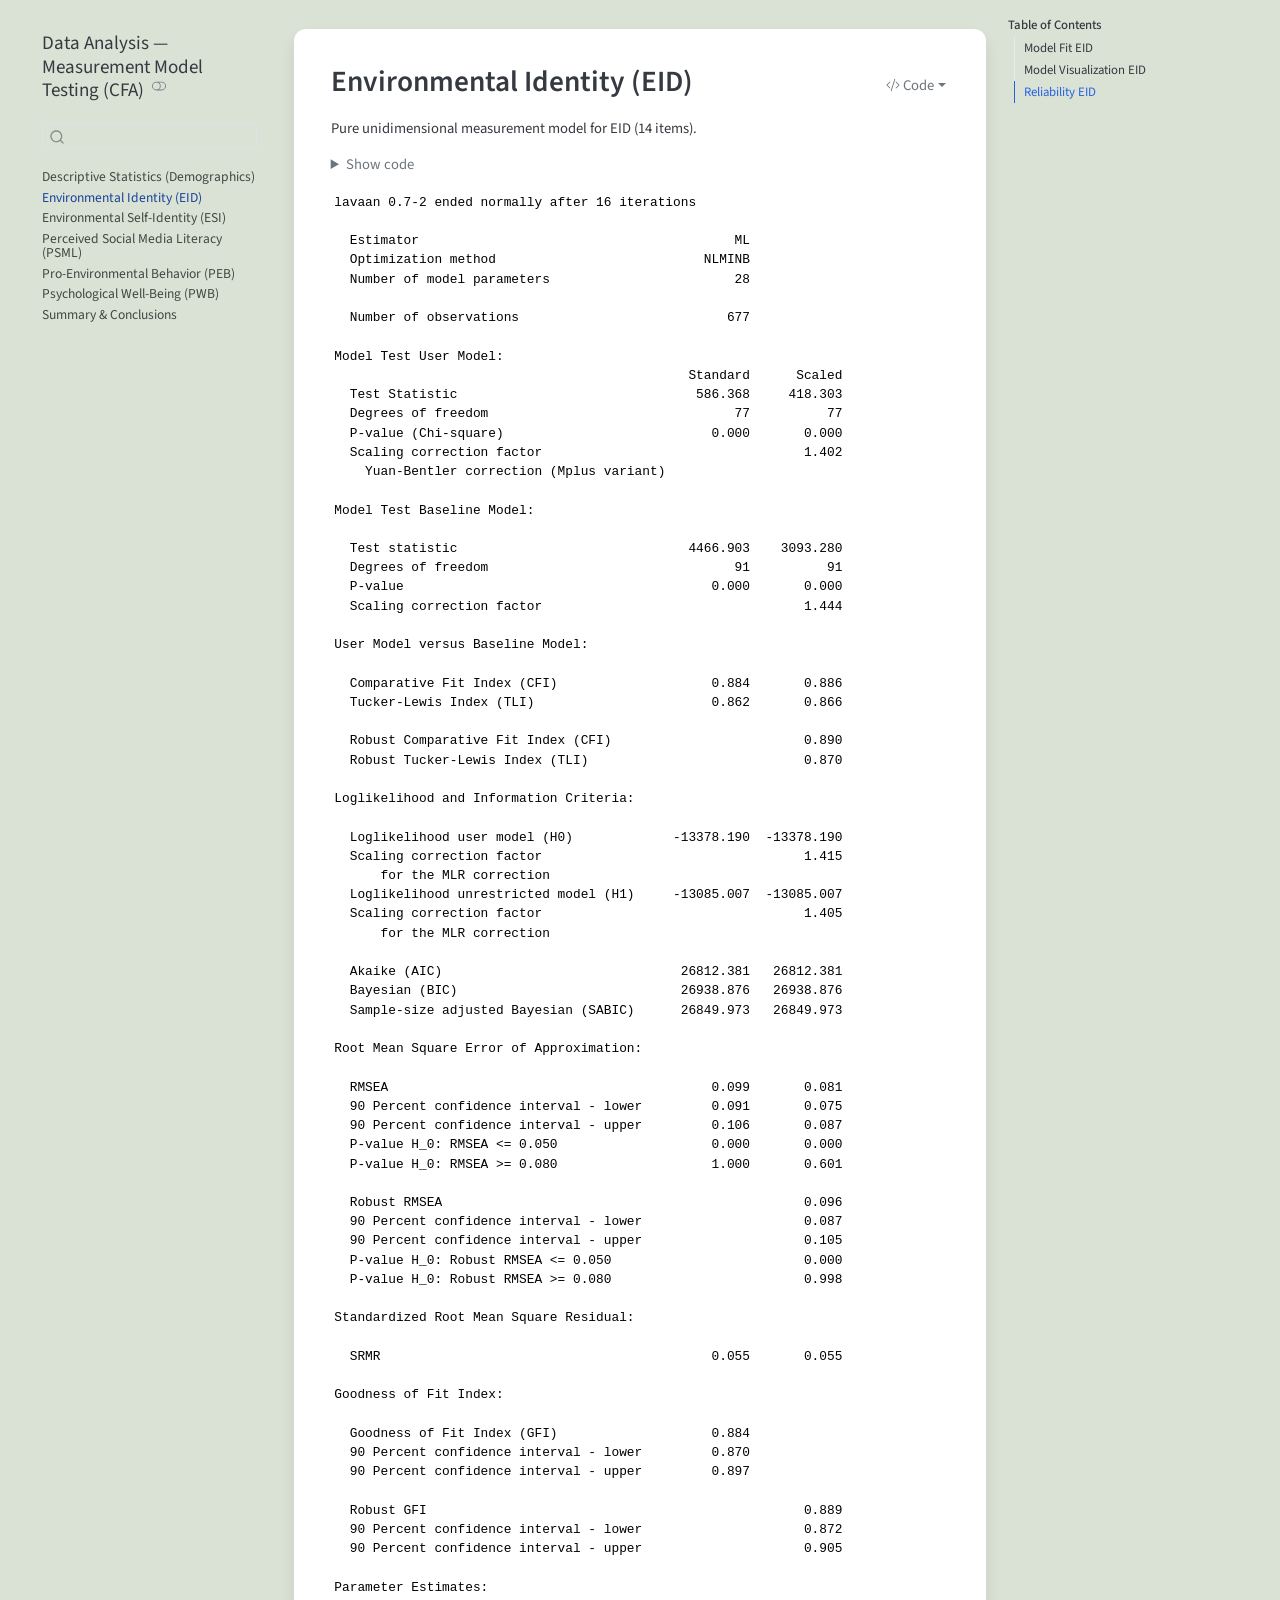
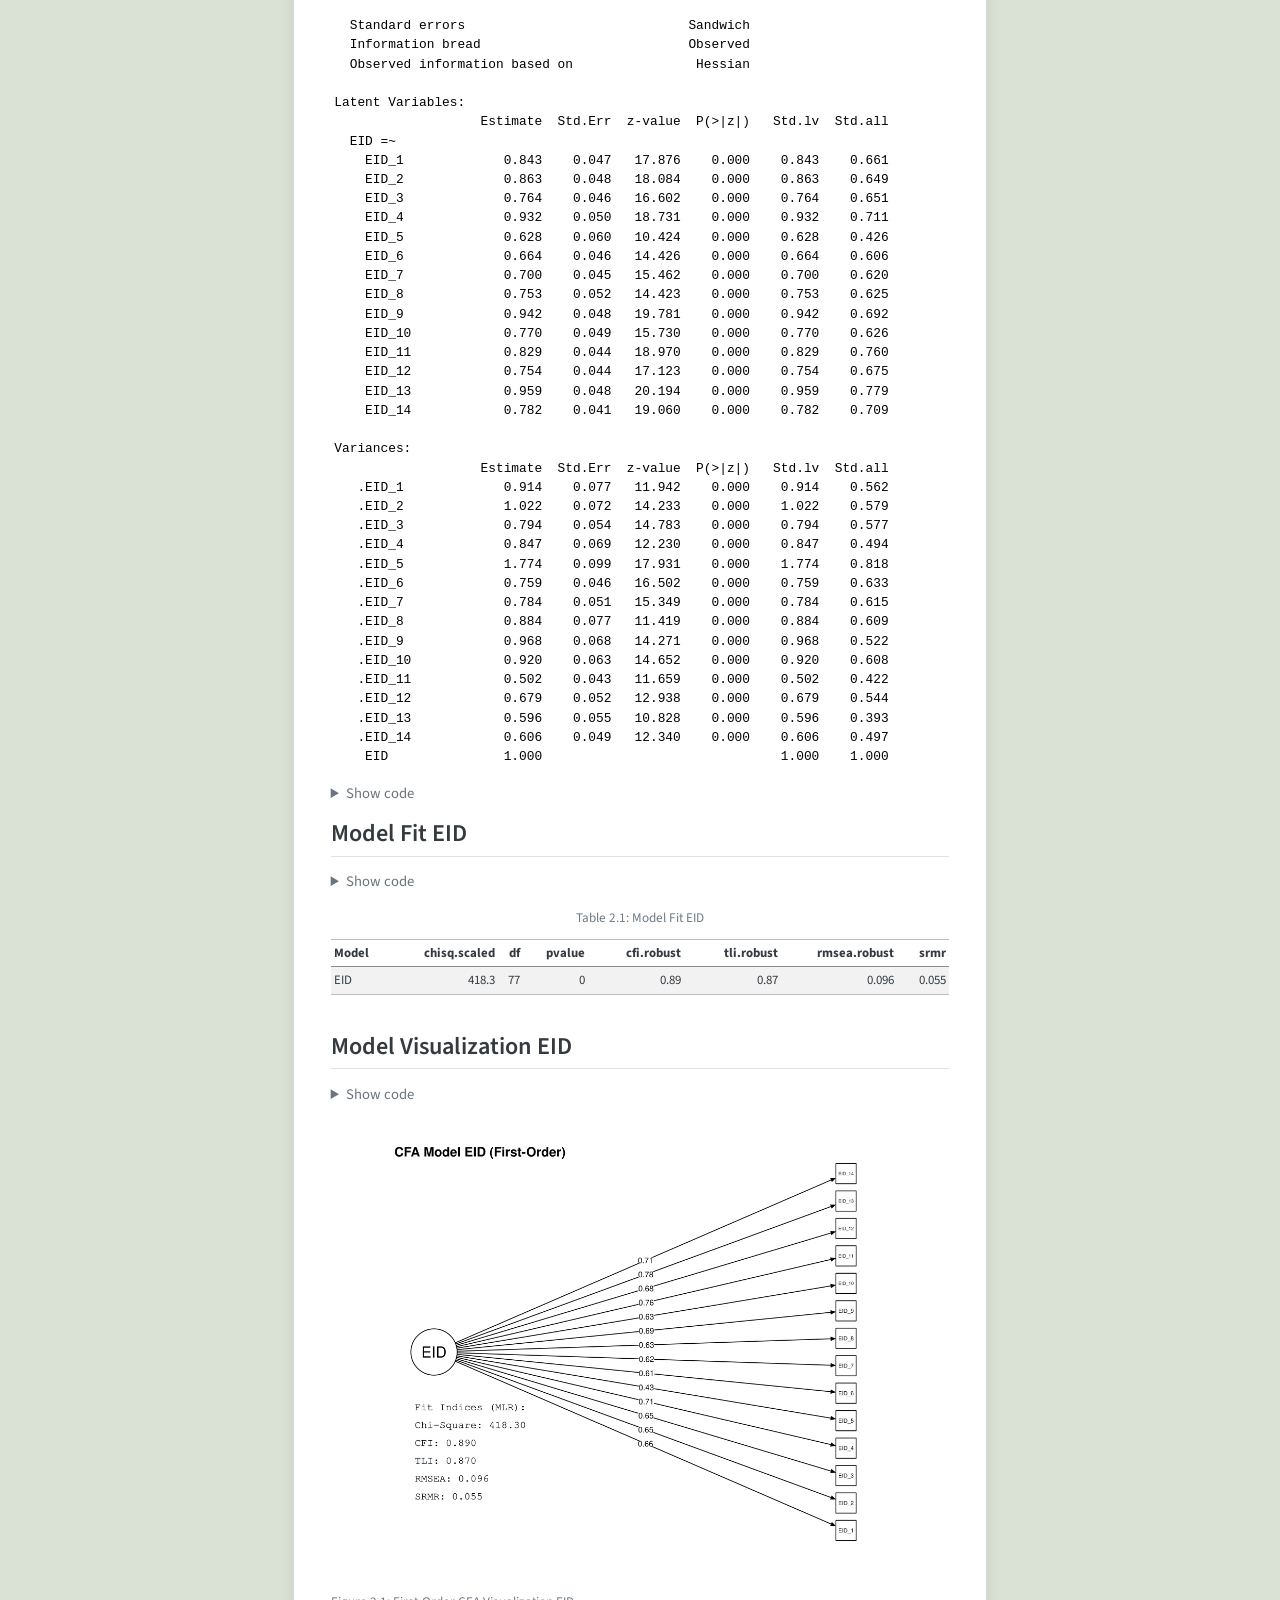
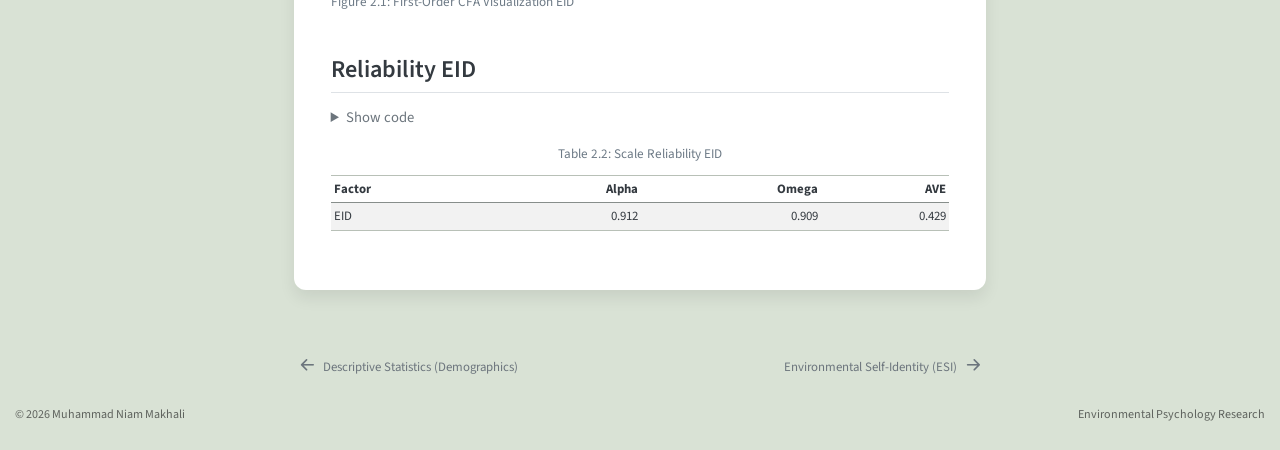
==== commit 0e9eb0f9: "Built site for gh-pages" ====
--- a/02_eid.html
+++ b/02_eid.html
@@ -408,51 +408,51 @@
   Optimization method                           NLMINB
   Number of model parameters                        28
 
-  Number of observations                           676
+  Number of observations                           677
 
 Model Test User Model:
                                               Standard      Scaled
-  Test Statistic                               588.803     419.696
+  Test Statistic                               586.368     418.303
   Degrees of freedom                                77          77
   P-value (Chi-square)                           0.000       0.000
-  Scaling correction factor                                  1.403
+  Scaling correction factor                                  1.402
     Yuan-Bentler correction (Mplus variant)                       
 
 Model Test Baseline Model:
 
-  Test statistic                              4478.806    3100.459
+  Test statistic                              4466.903    3093.280
   Degrees of freedom                                91          91
   P-value                                        0.000       0.000
-  Scaling correction factor                                  1.445
+  Scaling correction factor                                  1.444
 
 User Model versus Baseline Model:
 
-  Comparative Fit Index (CFI)                    0.883       0.886
-  Tucker-Lewis Index (TLI)                       0.862       0.865
+  Comparative Fit Index (CFI)                    0.884       0.886
+  Tucker-Lewis Index (TLI)                       0.862       0.866
                                                                   
-  Robust Comparative Fit Index (CFI)                         0.889
-  Robust Tucker-Lewis Index (TLI)                            0.869
+  Robust Comparative Fit Index (CFI)                         0.890
+  Robust Tucker-Lewis Index (TLI)                            0.870
 
 Loglikelihood and Information Criteria:
 
-  Loglikelihood user model (H0)             -13348.653  -13348.653
-  Scaling correction factor                                  1.412
+  Loglikelihood user model (H0)             -13378.190  -13378.190
+  Scaling correction factor                                  1.415
       for the MLR correction                                      
-  Loglikelihood unrestricted model (H1)     -13054.252  -13054.252
+  Loglikelihood unrestricted model (H1)     -13085.007  -13085.007
   Scaling correction factor                                  1.405
       for the MLR correction                                      
                                                                   
-  Akaike (AIC)                               26753.306   26753.306
-  Bayesian (BIC)                             26879.759   26879.759
-  Sample-size adjusted Bayesian (SABIC)      26790.857   26790.857
+  Akaike (AIC)                               26812.381   26812.381
+  Bayesian (BIC)                             26938.876   26938.876
+  Sample-size adjusted Bayesian (SABIC)      26849.973   26849.973
 
 Root Mean Square Error of Approximation:
 
   RMSEA                                          0.099       0.081
-  90 Percent confidence interval - lower         0.092       0.075
-  90 Percent confidence interval - upper         0.107       0.088
+  90 Percent confidence interval - lower         0.091       0.075
+  90 Percent confidence interval - upper         0.106       0.087
   P-value H_0: RMSEA &lt;= 0.050                    0.000       0.000
-  P-value H_0: RMSEA &gt;= 0.080                    1.000       0.623
+  P-value H_0: RMSEA &gt;= 0.080                    1.000       0.601
                                                                   
   Robust RMSEA                                               0.096
   90 Percent confidence interval - lower                     0.087
@@ -466,12 +466,12 @@
 
 Goodness of Fit Index:
 
-  Goodness of Fit Index (GFI)                    0.883            
-  90 Percent confidence interval - lower         0.869            
+  Goodness of Fit Index (GFI)                    0.884            
+  90 Percent confidence interval - lower         0.870            
   90 Percent confidence interval - upper         0.897            
                                                                   
   Robust GFI                                                 0.889
-  90 Percent confidence interval - lower                     0.871
+  90 Percent confidence interval - lower                     0.872
   90 Percent confidence interval - upper                     0.905
 
 Parameter Estimates:
@@ -483,37 +483,37 @@
 Latent Variables:
                    Estimate  Std.Err  z-value  P(&gt;|z|)   Std.lv  Std.all
   EID =~                                                                
-    EID_1             0.846    0.047   17.951    0.000    0.846    0.668
-    EID_2             0.864    0.048   18.090    0.000    0.864    0.649
-    EID_3             0.764    0.046   16.583    0.000    0.764    0.650
-    EID_4             0.933    0.050   18.754    0.000    0.933    0.713
-    EID_5             0.628    0.060   10.417    0.000    0.628    0.426
-    EID_6             0.664    0.046   14.408    0.000    0.664    0.606
-    EID_7             0.700    0.045   15.435    0.000    0.700    0.620
-    EID_8             0.754    0.052   14.439    0.000    0.754    0.626
-    EID_9             0.942    0.048   19.770    0.000    0.942    0.692
-    EID_10            0.771    0.049   15.728    0.000    0.771    0.627
-    EID_11            0.830    0.044   18.986    0.000    0.830    0.760
-    EID_12            0.754    0.044   17.094    0.000    0.754    0.675
-    EID_13            0.961    0.048   20.232    0.000    0.961    0.781
-    EID_14            0.783    0.041   19.039    0.000    0.783    0.709
+    EID_1             0.843    0.047   17.876    0.000    0.843    0.661
+    EID_2             0.863    0.048   18.084    0.000    0.863    0.649
+    EID_3             0.764    0.046   16.602    0.000    0.764    0.651
+    EID_4             0.932    0.050   18.731    0.000    0.932    0.711
+    EID_5             0.628    0.060   10.424    0.000    0.628    0.426
+    EID_6             0.664    0.046   14.426    0.000    0.664    0.606
+    EID_7             0.700    0.045   15.462    0.000    0.700    0.620
+    EID_8             0.753    0.052   14.423    0.000    0.753    0.625
+    EID_9             0.942    0.048   19.781    0.000    0.942    0.692
+    EID_10            0.770    0.049   15.730    0.000    0.770    0.626
+    EID_11            0.829    0.044   18.970    0.000    0.829    0.760
+    EID_12            0.754    0.044   17.123    0.000    0.754    0.675
+    EID_13            0.959    0.048   20.194    0.000    0.959    0.779
+    EID_14            0.782    0.041   19.060    0.000    0.782    0.709
 
 Variances:
                    Estimate  Std.Err  z-value  P(&gt;|z|)   Std.lv  Std.all
-   .EID_1             0.886    0.071   12.426    0.000    0.886    0.553
-   .EID_2             1.023    0.072   14.230    0.000    1.023    0.578
-   .EID_3             0.795    0.054   14.799    0.000    0.795    0.577
-   .EID_4             0.843    0.069   12.181    0.000    0.843    0.492
-   .EID_5             1.776    0.099   17.934    0.000    1.776    0.818
-   .EID_6             0.760    0.046   16.494    0.000    0.760    0.633
-   .EID_7             0.786    0.051   15.371    0.000    0.786    0.616
-   .EID_8             0.883    0.077   11.396    0.000    0.883    0.608
-   .EID_9             0.968    0.068   14.250    0.000    0.968    0.522
-   .EID_10            0.919    0.063   14.614    0.000    0.919    0.607
-   .EID_11            0.502    0.043   11.647    0.000    0.502    0.422
-   .EID_12            0.680    0.053   12.946    0.000    0.680    0.545
-   .EID_13            0.592    0.055   10.770    0.000    0.592    0.391
-   .EID_14            0.607    0.049   12.334    0.000    0.607    0.498
+   .EID_1             0.914    0.077   11.942    0.000    0.914    0.562
+   .EID_2             1.022    0.072   14.233    0.000    1.022    0.579
+   .EID_3             0.794    0.054   14.783    0.000    0.794    0.577
+   .EID_4             0.847    0.069   12.230    0.000    0.847    0.494
+   .EID_5             1.774    0.099   17.931    0.000    1.774    0.818
+   .EID_6             0.759    0.046   16.502    0.000    0.759    0.633
+   .EID_7             0.784    0.051   15.349    0.000    0.784    0.615
+   .EID_8             0.884    0.077   11.419    0.000    0.884    0.609
+   .EID_9             0.968    0.068   14.271    0.000    0.968    0.522
+   .EID_10            0.920    0.063   14.652    0.000    0.920    0.608
+   .EID_11            0.502    0.043   11.659    0.000    0.502    0.422
+   .EID_12            0.679    0.052   12.938    0.000    0.679    0.544
+   .EID_13            0.596    0.055   10.828    0.000    0.596    0.393
+   .EID_14            0.606    0.049   12.340    0.000    0.606    0.497
     EID               1.000                               1.000    1.000</code></pre>
 </div>
 <details class="code-fold">
@@ -562,11 +562,11 @@
 <tbody>
 <tr class="odd">
 <td style="text-align: left;">EID</td>
-<td style="text-align: right;">419.7</td>
+<td style="text-align: right;">418.3</td>
 <td style="text-align: right;">77</td>
 <td style="text-align: right;">0</td>
-<td style="text-align: right;">0.889</td>
-<td style="text-align: right;">0.869</td>
+<td style="text-align: right;">0.89</td>
+<td style="text-align: right;">0.87</td>
 <td style="text-align: right;">0.096</td>
 <td style="text-align: right;">0.055</td>
 </tr>
@@ -627,7 +627,7 @@
 <td style="text-align: left;">EID</td>
 <td style="text-align: right;">0.912</td>
 <td style="text-align: right;">0.909</td>
-<td style="text-align: right;">0.43</td>
+<td style="text-align: right;">0.429</td>
 </tr>
 </tbody>
 </table>
